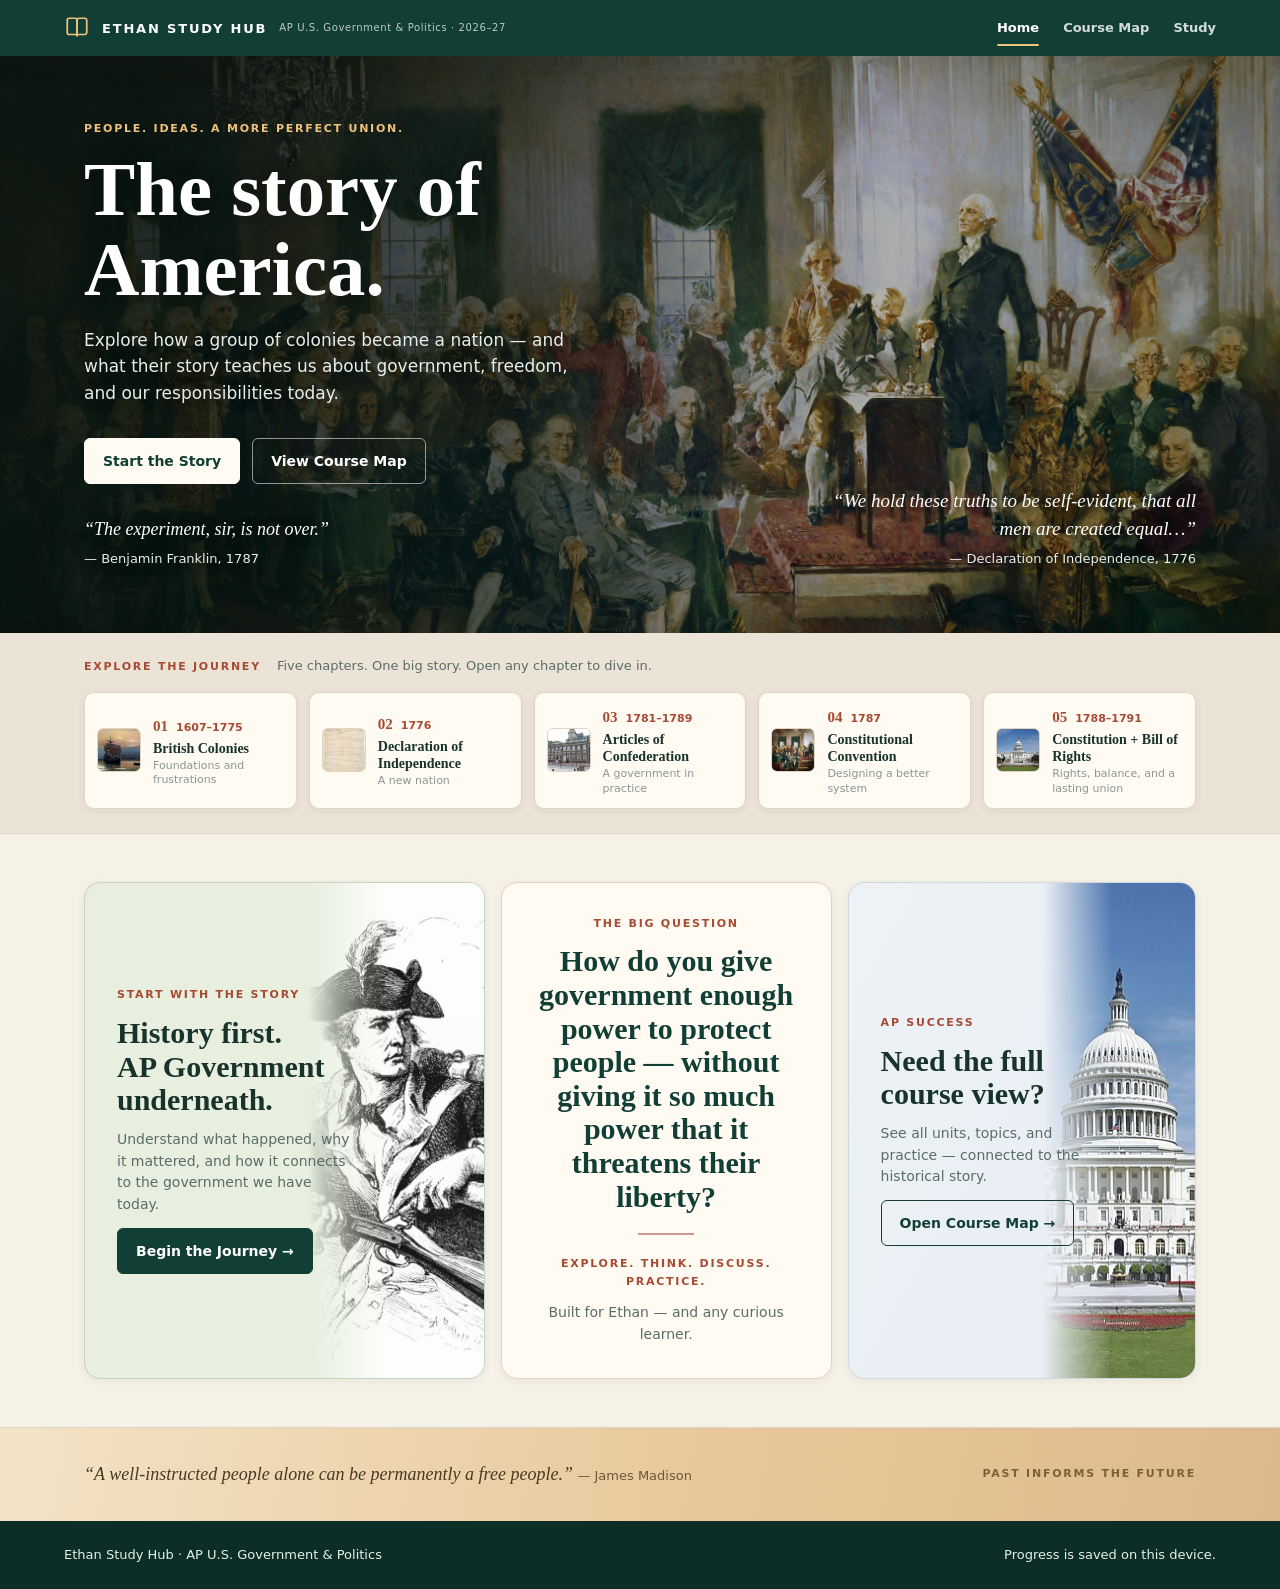
==== index.html @ cfa380e5 "Rebuild site structure around a single master page The site had no layout owner: nine "pages" lived " ====
<!doctype html>
<html lang="en">
<head>
  <meta charset="utf-8">
  <meta name="viewport" content="width=device-width,initial-scale=1">
  <meta name="description" content="Ethan Study Hub — an interactive walk through the American founding, with AP U.S. Government underneath.">
  <link rel="icon" href="assets/favicon.svg" type="image/svg+xml">
  <title>Ethan Study Hub · AP U.S. Government</title>

  <!-- Order matters: tokens define the variables everything else consumes. -->
  <link rel="stylesheet" href="styles/tokens.css?v=2">
  <link rel="stylesheet" href="styles/base.css?v=2">
  <link rel="stylesheet" href="layout/layout.css?v=2">

  <!-- Page stylesheets. Each is scoped to its own .page--NAME root. -->
  <link rel="stylesheet" href="pages/home.css?v=2">
  <link rel="stylesheet" href="pages/course-map.css?v=2">
  <link rel="stylesheet" href="pages/study.css?v=2">
  <link rel="stylesheet" href="pages/practice.css?v=2">
</head>
<body>
  <a class="visually-hidden" href="#app-main">Skip to content</a>

  <header id="app-header"></header>
  <main id="app-main"></main>
  <footer id="app-footer"></footer>

  <!-- Classic script: runs before deferred modules, so the global is ready. -->
  <script src="content/contentData.js?v=2"></script>

  <!-- No ?v= on module specifiers: router.js imports './layout.js' bare, and a
       differing query string would load a second, separate module instance. -->
  <script type="module">
    import { renderLayout } from './layout/layout.js';
    import { startRouter } from './layout/router.js';

    renderLayout();   // once, and only once
    startRouter();
  </script>
</body>
</html>
---- styles/tokens.css ----
/* ---------------------------------------------------------------------------
   tokens.css — the single source of truth for the visual system.
   Every colour, size and spacing value in the site resolves back to here.
   Nothing in this file may select an element. Custom properties only.
   --------------------------------------------------------------------------- */

:root {
  /* --- Colour: surfaces ------------------------------------------------- */
  --c-forest:        #123f35;  /* header, dark panels */
  --c-forest-deep:   #0d2e27;  /* hover on forest, footer */
  --c-forest-soft:   #1b5b4b;  /* gradient partner for forest */
  --c-parchment:     #f6f1e7;  /* page background */
  --c-parchment-dim: #ebe4d6;  /* recessed bands, strips */
  --c-paper:         #fffaf2;  /* cards sitting on parchment */
  --c-sage:          #e8efdf;  /* callout / highlight panels */

  /* --- Colour: ink ------------------------------------------------------ */
  --c-ink:           #17332b;  /* body text on light */
  --c-ink-soft:      #5a6d68;  /* secondary text on light */
  --c-ink-faint:     #8b9793;  /* captions, metadata */
  --c-on-dark:       #ffffff;
  --c-on-dark-soft:  #e5efea;

  /* --- Colour: accents -------------------------------------------------- */
  --c-brick:         #a64b33;  /* eyebrows, numerals, links */
  --c-brick-deep:    #8a3d29;  /* brick hover */
  --c-gold:          #efc27c;  /* highlights on dark */

  /* --- Colour: lines & shadow ------------------------------------------- */
  --c-line:          #ded5c7;
  --c-line-soft:     rgba(23, 56, 46, 0.10);
  --c-line-on-dark:  rgba(255, 255, 255, 0.18);
  --shadow-sm:       0 2px 8px rgba(18, 32, 29, 0.06);
  --shadow-md:       0 8px 24px rgba(18, 32, 29, 0.10);
  --shadow-lg:       0 18px 48px rgba(18, 32, 29, 0.16);

  /* --- Type ------------------------------------------------------------- */
  --font-display: Georgia, "Times New Roman", serif;
  --font-ui:      "Segoe UI", system-ui, -apple-system, sans-serif;

  --t-hero:    clamp(44px, 6vw, 82px);
  --t-h1:      clamp(36px, 4.4vw, 56px);
  --t-h2:      clamp(26px, 2.6vw, 36px);
  --t-h3:      21px;
  --t-body:    16px;
  --t-small:   13px;
  --t-eyebrow: 11px;

  --lh-tight: 1.05;
  --lh-snug:  1.25;
  --lh-body:  1.6;

  --tracking-eyebrow: 0.16em;

  /* --- Space (4px base) -------------------------------------------------- */
  --s-1:  4px;
  --s-2:  8px;
  --s-3:  12px;
  --s-4:  16px;
  --s-5:  24px;
  --s-6:  32px;
  --s-7:  48px;
  --s-8:  64px;
  --s-9:  96px;

  /* --- Shape ------------------------------------------------------------- */
  --r-sm: 6px;
  --r-md: 10px;
  --r-lg: 16px;
  --r-pill: 999px;

  /* --- Layout ------------------------------------------------------------ */
  --measure:    1240px;  /* max content width */
  --measure-text: 68ch;  /* max width for running prose */
  --gutter:     max(5vw, 20px);
  --header-h:   56px;

  /* --- Motion ------------------------------------------------------------ */
  --ease: cubic-bezier(0.4, 0, 0.2, 1);
  --dur:  180ms;
}

@media (prefers-reduced-motion: reduce) {
  :root { --dur: 0ms; }
}
---- styles/base.css ----
/* ---------------------------------------------------------------------------
   base.css — reset plus the small set of primitives shared by every page.
   Page stylesheets compose these. They never redefine them.
   --------------------------------------------------------------------------- */

*, *::before, *::after { box-sizing: border-box; }

html { -webkit-text-size-adjust: 100%; }

body {
  margin: 0;
  min-height: 100%;
  background: var(--c-parchment);
  color: var(--c-ink);
  font: var(--t-body)/var(--lh-body) var(--font-ui);
  overflow-x: hidden;
}

h1, h2, h3, h4 {
  font-family: var(--font-display);
  font-weight: 700;
  line-height: var(--lh-snug);
  margin: 0;
}
h1 { font-size: var(--t-h1); line-height: var(--lh-tight); }
h2 { font-size: var(--t-h2); }
h3 { font-size: var(--t-h3); }

p  { margin: 0; }
ul, ol { margin: 0; padding: 0; }

img { max-width: 100%; display: block; }

a { color: var(--c-brick); text-decoration: none; }
a:hover { color: var(--c-brick-deep); }

button { font: inherit; cursor: pointer; }

:focus-visible {
  outline: 2px solid var(--c-brick);
  outline-offset: 3px;
  border-radius: var(--r-sm);
}

/* --- Primitives ---------------------------------------------------------- */

.eyebrow {
  font-family: var(--font-ui);
  font-size: var(--t-eyebrow);
  font-weight: 800;
  letter-spacing: var(--tracking-eyebrow);
  text-transform: uppercase;
  color: var(--c-brick);
  margin: 0;
}
.eyebrow--on-dark { color: var(--c-gold); }

.btn {
  display: inline-flex;
  align-items: center;
  gap: var(--s-2);
  border: 1px solid transparent;
  border-radius: var(--r-sm);
  padding: 11px 18px;
  font-family: var(--font-ui);
  font-size: 14px;
  font-weight: 700;
  text-decoration: none;
  transition: background var(--dur) var(--ease),
              border-color var(--dur) var(--ease),
              transform var(--dur) var(--ease);
}
.btn:hover { transform: translateY(-1px); }

.btn--primary {
  background: var(--c-forest);
  border-color: var(--c-forest);
  color: var(--c-on-dark);
}
.btn--primary:hover { background: var(--c-forest-deep); color: var(--c-on-dark); }

.btn--ghost {
  background: transparent;
  border-color: var(--c-forest);
  color: var(--c-forest);
}
.btn--ghost:hover { background: var(--c-forest); color: var(--c-on-dark); }

.btn--on-dark {
  background: var(--c-paper);
  border-color: var(--c-paper);
  color: var(--c-forest);
}
.btn--on-dark:hover { background: #fff; color: var(--c-forest); }

.btn--outline-light {
  background: transparent;
  border-color: rgba(255, 255, 255, 0.55);
  color: var(--c-on-dark);
}
.btn--outline-light:hover {
  background: rgba(255, 255, 255, 0.12);
  border-color: #fff;
  color: var(--c-on-dark);
}

.card {
  background: var(--c-paper);
  border: 1px solid var(--c-line);
  border-radius: var(--r-md);
  box-shadow: var(--shadow-sm);
}

.prose {
  max-width: var(--measure-text);
  color: var(--c-ink-soft);
  line-height: var(--lh-body);
}
.prose > * + * { margin-top: var(--s-4); }

.shell {
  max-width: var(--measure);
  margin-inline: auto;
  padding-inline: var(--gutter);
}

.visually-hidden {
  position: absolute;
  width: 1px; height: 1px;
  margin: -1px; padding: 0;
  overflow: hidden;
  clip-path: inset(50%);
  white-space: nowrap;
}
---- layout/layout.css ----
/* ---------------------------------------------------------------------------
   layout.css — the master page chrome: header, nav, footer, main.
   INVARIANT: this is the ONLY stylesheet permitted to select
   `header`, `footer`, `body` or `#app-main`. Page stylesheets must not.
   The header is rendered once at boot and is identical on every route.
   --------------------------------------------------------------------------- */

#app-header {
  position: sticky;
  top: 0;
  z-index: 50;
  display: flex;
  align-items: center;
  justify-content: space-between;
  gap: var(--s-5);
  min-height: var(--header-h);
  padding: var(--s-2) var(--gutter);
  background: var(--c-forest);
  color: var(--c-on-dark);
  box-shadow: var(--shadow-md);
}

/* --- Brand --------------------------------------------------------------- */

.brand {
  display: flex;
  align-items: center;
  gap: var(--s-3);
  color: var(--c-on-dark);
  text-decoration: none;
}
.brand:hover { color: var(--c-on-dark); }

.brand__mark {
  flex: none;
  width: 26px;
  height: 26px;
  color: var(--c-gold);
}

.brand__name {
  font-family: var(--font-ui);
  font-size: 13px;
  font-weight: 800;
  letter-spacing: 0.14em;
  text-transform: uppercase;
  white-space: nowrap;
}

.brand__sub {
  font-size: 10px;
  letter-spacing: 0.06em;
  opacity: 0.72;
  white-space: nowrap;
}

/* --- Nav ----------------------------------------------------------------- */

#app-nav {
  display: flex;
  align-items: center;
  gap: var(--s-5);
}

.nav__link {
  position: relative;
  padding: var(--s-2) 0;
  font-family: var(--font-ui);
  font-size: 13px;
  font-weight: 600;
  color: var(--c-on-dark);
  text-decoration: none;
  opacity: 0.82;
  white-space: nowrap;
  transition: opacity var(--dur) var(--ease);
}
.nav__link:hover { opacity: 1; color: var(--c-on-dark); }

/* Active state is expressed ONLY by aria-current. Nothing else changes. */
.nav__link[aria-current="page"] { opacity: 1; }
.nav__link[aria-current="page"]::after {
  content: "";
  position: absolute;
  left: 0;
  right: 0;
  bottom: 0;
  height: 2px;
  background: var(--c-gold);
  border-radius: var(--r-pill);
}

/* --- Main ---------------------------------------------------------------- */

#app-main { display: block; }

/* --- Footer -------------------------------------------------------------- */

#app-footer {
  display: flex;
  align-items: center;
  justify-content: space-between;
  gap: var(--s-4);
  flex-wrap: wrap;
  padding: var(--s-5) var(--gutter);
  background: var(--c-forest-deep);
  color: var(--c-on-dark-soft);
  font-size: var(--t-small);
}
#app-footer a { color: var(--c-gold); }

/* --- Small screens -------------------------------------------------------- */

@media (max-width: 720px) {
  #app-header {
    flex-wrap: wrap;
    gap: var(--s-2);
    padding-bottom: 0;
  }
  .brand__sub { display: none; }
  #app-nav {
    width: 100%;
    gap: var(--s-4);
    overflow-x: auto;
    scrollbar-width: none;
  }
  #app-nav::-webkit-scrollbar { display: none; }
}
---- pages/home.css ----
/* ---------------------------------------------------------------------------
   home.css
   INVARIANT: every selector begins with .page--home. Nothing here can reach
   another page, the header or the footer.
   --------------------------------------------------------------------------- */

/* ===== Hero =============================================================== */

.page--home .home-hero {
  position: relative;
  isolation: isolate;
  min-height: clamp(420px, 56vh, 560px);
  display: grid;
  align-items: center;
  overflow: hidden;
}

.page--home .home-hero__bg {
  position: absolute;
  inset: 0;
  width: 100%;
  height: 100%;
  object-fit: cover;
  object-position: center 38%;
  z-index: -2;
}

/* Left-weighted scrim: keeps the copy legible without flattening the art. */
.page--home .home-hero__scrim {
  position: absolute;
  inset: 0;
  z-index: -1;
  background:
    linear-gradient(90deg,
      rgba(8, 20, 16, 0.92) 0%,
      rgba(8, 20, 16, 0.72) 38%,
      rgba(8, 20, 16, 0.28) 70%,
      rgba(8, 20, 16, 0.45) 100%);
}

.page--home .home-hero__inner {
  display: grid;
  grid-template-columns: minmax(0, 1fr) minmax(0, 0.8fr);
  gap: var(--s-7);
  align-items: end;
  width: 100%;
  padding-block: var(--s-8);
  color: var(--c-on-dark);
}

.page--home .home-hero__title {
  font-size: var(--t-hero);
  line-height: var(--lh-tight);
  margin: var(--s-3) 0 var(--s-4);
  text-shadow: 0 3px 24px rgba(0, 0, 0, 0.45);
}

.page--home .home-hero__deck {
  max-width: 46ch;
  font-size: 17px;
  line-height: 1.55;
  color: var(--c-on-dark-soft);
  text-shadow: 0 2px 12px rgba(0, 0, 0, 0.55);
}

.page--home .home-hero__actions {
  display: flex;
  flex-wrap: wrap;
  gap: var(--s-3);
  margin-top: var(--s-6);
}

.page--home .home-hero__quote {
  margin: var(--s-6) 0 0;
  font-family: var(--font-display);
  font-size: 18px;
  font-style: italic;
  line-height: 1.45;
  color: var(--c-on-dark);
  text-shadow: 0 2px 12px rgba(0, 0, 0, 0.6);
}
.page--home .home-hero__quote cite {
  display: block;
  margin-top: var(--s-2);
  font-family: var(--font-ui);
  font-size: var(--t-small);
  font-style: normal;
  color: var(--c-on-dark-soft);
}

.page--home .home-hero__quote--aside {
  margin: 0;
  text-align: right;
  font-size: 19px;
  max-width: 40ch;
  justify-self: end;
}

/* ===== Journey rail ======================================================= */

.page--home .home-journey {
  background: var(--c-parchment-dim);
  border-bottom: 1px solid var(--c-line);
}

/* The lede sits above the rail, not beside it. Beside it, the five cards were
   left ~130px of text width each, which clipped "Declaration of Independence"
   and "Articles of Confederation". Above, each card gets ~225px. */
.page--home .home-journey__inner {
  display: grid;
  gap: var(--s-4);
  padding-block: var(--s-5);
}

.page--home .home-journey__lede {
  display: flex;
  align-items: baseline;
  gap: var(--s-4);
  flex-wrap: wrap;
}
.page--home .home-journey__lede p:last-child {
  font-size: var(--t-small);
  line-height: 1.45;
  color: var(--c-ink-soft);
}

.page--home .home-journey__list {
  display: grid;
  grid-template-columns: repeat(5, minmax(0, 1fr));
  gap: var(--s-3);
  list-style: none;
}

.page--home .home-journey__item { min-width: 0; }

.page--home .home-journey__card {
  display: grid;
  grid-template-columns: 44px minmax(0, 1fr);
  column-gap: var(--s-3);
  row-gap: 2px;
  align-content: center;
  overflow-wrap: anywhere;
  height: 100%;
  padding: var(--s-3);
  background: var(--c-paper);
  border: 1px solid var(--c-line);
  border-radius: var(--r-md);
  color: var(--c-ink);
  box-shadow: var(--shadow-sm);
  transition: border-color var(--dur) var(--ease),
              box-shadow var(--dur) var(--ease),
              transform var(--dur) var(--ease);
}
.page--home .home-journey__card:hover {
  color: var(--c-ink);
  border-color: var(--c-forest);
  box-shadow: var(--shadow-md);
  transform: translateY(-2px);
}

.page--home .home-journey__thumb {
  grid-column: 1;
  grid-row: 1 / span 3;
  align-self: center;
  width: 44px;
  height: 44px;
  object-fit: cover;
  border-radius: var(--r-sm);
  border: 1px solid var(--c-line);
}

.page--home .home-journey__meta {
  grid-column: 2;
  display: flex;
  align-items: baseline;
  gap: var(--s-2);
}
.page--home .home-journey__n {
  font-family: var(--font-display);
  font-weight: 700;
  font-size: 15px;
  color: var(--c-brick);
}
.page--home .home-journey__years {
  font-size: 11px;
  font-weight: 700;
  color: var(--c-brick);
  white-space: nowrap;
}

.page--home .home-journey__title {
  grid-column: 2;
  min-width: 0;
  font-family: var(--font-display);
  font-size: 14px;
  line-height: 1.22;
}

.page--home .home-journey__tagline {
  grid-column: 2;
  font-size: 11px;
  color: var(--c-ink-faint);
  line-height: 1.3;
}

/* ===== Three cards ======================================================== */

.page--home .home-cards {
  display: grid;
  grid-template-columns: 1.15fr 0.95fr 1fr;
  gap: var(--s-4);
  padding-block: var(--s-7);
  align-items: stretch;
}

.page--home .home-card {
  position: relative;
  overflow: hidden;
  display: flex;
  flex-direction: column;
  justify-content: center;
  gap: var(--s-3);
  min-height: 300px;
  padding: var(--s-6);
  border: 1px solid var(--c-line);
  border-radius: var(--r-lg);
  box-shadow: var(--shadow-sm);
}

.page--home .home-card h2 {
  font-size: 30px;
  line-height: 1.12;
}

.page--home .home-card__text {
  max-width: 34ch;
  font-size: 14px;
  line-height: 1.55;
  color: var(--c-ink-soft);
}

.page--home .home-card__body {
  position: relative;
  z-index: 1;
  display: flex;
  flex-direction: column;
  align-items: flex-start;
  gap: var(--s-3);
  max-width: 100%;
}

/* Art sits behind the copy, bled to the right edge of the card. */
.page--home .home-card__art {
  position: absolute;
  right: 0;
  bottom: 0;
  height: 100%;
  width: auto;
  max-width: 44%;
  object-fit: cover;
  object-position: center;
  opacity: 0.9;
  pointer-events: none;
  /* The mask must clear the copy: the body occupies the left 54%, so the art
     stays fully transparent across its own first 45%. */
  -webkit-mask-image: linear-gradient(90deg, transparent, #000 45%);
          mask-image: linear-gradient(90deg, transparent, #000 45%);
}

/* Cards carrying art reserve room for it with padding rather than a
   percentage max-width on the copy: the two cards are different widths, so a
   single percentage cleared one and clipped the other. The art is 44% wide
   and its mask hides the left 45% of that, leaving ~24% visible at the right;
   32% of padding clears it on any card width. */
.page--home .home-card--story,
.page--home .home-card--course {
  padding-right: 32%;
}

.page--home .home-card--story {
  background: var(--c-sage);
  border-color: #c6d3bd;
}

.page--home .home-card--course {
  background: linear-gradient(120deg, #eef2f6, #e6edf3);
  border-color: #cdd8e0;
}

.page--home .home-card--question {
  align-items: center;
  text-align: center;
  background: var(--c-paper);
}
.page--home .home-card__question {
  font-size: 26px;
  line-height: 1.25;
  color: var(--c-forest);
  max-width: 24ch;
}
.page--home .home-card__rule {
  width: 56px;
  height: 2px;
  border: 0;
  margin: var(--s-2) 0;
  background: var(--c-brick);
  opacity: 0.55;
}
.page--home .home-card--question .home-card__text { text-align: center; }

/* ===== Closing band ======================================================= */

.page--home .home-closing {
  background: linear-gradient(100deg, #f3e3c6, #e8c89a 55%, #dcb98c);
  border-top: 1px solid var(--c-line);
}

.page--home .home-closing__inner {
  display: flex;
  align-items: center;
  justify-content: space-between;
  gap: var(--s-6);
  flex-wrap: wrap;
  padding-block: var(--s-6);
}

.page--home .home-closing__quote {
  margin: 0;
  font-family: var(--font-display);
  font-size: 18px;
  font-style: italic;
  color: #4a3a22;
}
.page--home .home-closing__quote cite {
  font-family: var(--font-ui);
  font-size: var(--t-small);
  font-style: normal;
  color: #6b5735;
}

.page--home .home-closing__tag {
  font-size: var(--t-eyebrow);
  font-weight: 800;
  letter-spacing: var(--tracking-eyebrow);
  text-transform: uppercase;
  color: #7a6238;
}

/* ===== Responsive ========================================================= */

@media (max-width: 1080px) {
  .page--home .home-cards { grid-template-columns: 1fr 1fr; }
  .page--home .home-card--question { grid-column: 1 / -1; order: -1; min-height: 0; }
  .page--home .home-journey__list { grid-template-columns: repeat(3, minmax(0, 1fr)); }
  .page--home .home-journey__inner { grid-template-columns: 1fr; }
}

@media (max-width: 860px) {
  .page--home .home-hero__inner { grid-template-columns: 1fr; }
  .page--home .home-hero__quote--aside { display: none; }
}

@media (max-width: 640px) {
  .page--home .home-cards { grid-template-columns: 1fr; }
  .page--home .home-journey__list { grid-template-columns: 1fr; }
  .page--home .home-card__body { max-width: 100%; }
  .page--home .home-card__art { opacity: 0.25; max-width: 70%; }
  .page--home .home-closing__inner { justify-content: flex-start; }
}
---- pages/course-map.css ----
/* ---------------------------------------------------------------------------
   course-map.css
   INVARIANT: every selector begins with .page--course-map.
   No body scroll locking: the explorer is a normal scrolling document.
   --------------------------------------------------------------------------- */

/* ===== Hero =============================================================== */

.page--course-map .cm-hero {
  background: linear-gradient(115deg, var(--c-forest), var(--c-forest-soft));
  color: var(--c-on-dark);
}

/* Grid, not wrapping flex: as flex the note dropped to its own line and left
   a large gap under the title whenever the two were within ~20px of fitting. */
.page--course-map .cm-hero__inner {
  display: grid;
  grid-template-columns: minmax(0, 1fr) minmax(0, 22rem);
  align-items: end;
  gap: var(--s-7);
  padding-block: var(--s-7);
}

.page--course-map .cm-hero__title {
  margin-top: var(--s-3);
  line-height: var(--lh-tight);
}

.page--course-map .cm-hero__note {
  max-width: 42ch;
  font-family: var(--font-display);
  font-style: italic;
  font-size: 16px;
  line-height: 1.5;
  color: var(--c-on-dark-soft);
}

/* ===== Explorer shell ===================================================== */

.page--course-map .cm-explorer {
  display: grid;
  grid-template-columns: 300px minmax(0, 1fr);
  gap: var(--s-5);
  align-items: start;
  padding-block: var(--s-7);
}

/* ===== Left rail ========================================================== */

.page--course-map .cm-rail {
  position: sticky;
  top: calc(var(--header-h) + var(--s-4));
  padding: var(--s-5);
  background: var(--c-parchment-dim);
  border: 1px solid var(--c-line);
  border-radius: var(--r-lg);
}

.page--course-map .cm-rail__list {
  list-style: none;
  margin-top: var(--s-4);
  display: grid;
  gap: var(--s-2);
}

.page--course-map .cm-rail__item {
  display: grid;
  grid-template-columns: 34px minmax(0, 1fr) 14px;
  gap: var(--s-3);
  align-items: center;
  padding: var(--s-3);
  border: 1px solid transparent;
  border-radius: var(--r-md);
  color: var(--c-ink);
  transition: background var(--dur) var(--ease),
              border-color var(--dur) var(--ease);
}
.page--course-map .cm-rail__item:hover {
  background: var(--c-paper);
  border-color: var(--c-line);
  color: var(--c-ink);
}
.page--course-map .cm-rail__item[aria-current="true"] {
  background: var(--c-paper);
  border-color: var(--c-forest);
  box-shadow: var(--shadow-sm);
}

.page--course-map .cm-rail__n {
  font-family: var(--font-display);
  font-size: 22px;
  font-weight: 700;
  color: var(--c-brick);
}

.page--course-map .cm-rail__text { min-width: 0; display: block; }

.page--course-map .cm-rail__weight {
  display: block;
  font-size: 9px;
  font-weight: 800;
  letter-spacing: 0.12em;
  text-transform: uppercase;
  color: var(--c-brick);
}

.page--course-map .cm-rail__short {
  display: block;
  font-family: var(--font-display);
  font-size: 18px;
  line-height: 1.15;
  margin-top: 2px;
}

.page--course-map .cm-rail__title {
  display: block;
  font-size: 11px;
  line-height: 1.35;
  color: var(--c-ink-faint);
}

.page--course-map .cm-rail__chev {
  font-size: 18px;
  color: var(--c-ink-faint);
}

/* ===== Right panel ======================================================== */

.page--course-map .cm-panel {
  min-width: 0;
  background: var(--c-paper);
  border: 1px solid var(--c-line);
  border-radius: var(--r-lg);
  overflow: hidden;
  box-shadow: var(--shadow-sm);
}

.page--course-map .cm-panel__head {
  padding: var(--s-6);
  background: var(--c-forest);
  color: var(--c-on-dark);
}

.page--course-map .cm-panel__kicker {
  font-size: var(--t-eyebrow);
  font-weight: 800;
  letter-spacing: var(--tracking-eyebrow);
  text-transform: uppercase;
  color: var(--c-gold);
}

.page--course-map .cm-panel__title {
  margin-top: var(--s-2);
  font-size: var(--t-h2);
  line-height: var(--lh-snug);
}

.page--course-map .cm-panel__why {
  margin-top: var(--s-3);
  max-width: 54ch;
  font-family: var(--font-display);
  font-style: italic;
  color: var(--c-on-dark-soft);
}

.page--course-map .cm-panel__body {
  display: grid;
  gap: var(--s-6);
  padding: var(--s-6);
}

/* --- What it is about ----------------------------------------------------- */

.page--course-map .cm-about {
  display: grid;
  grid-template-columns: minmax(0, 1.6fr) minmax(0, 1fr);
  gap: var(--s-5);
  padding: var(--s-5);
  background: var(--c-parchment);
  border-radius: var(--r-md);
}

.page--course-map .cm-about__know {
  margin-top: var(--s-3);
  font-family: var(--font-display);
  font-size: 19px;
  line-height: 1.45;
  color: var(--c-ink);
}

.page--course-map .cm-about__aside {
  padding-left: var(--s-5);
  border-left: 3px solid var(--c-brick);
}
.page--course-map .cm-about__aside p:last-child {
  margin-top: var(--s-3);
  font-family: var(--font-display);
  font-style: italic;
  font-size: 15px;
  line-height: 1.5;
  color: var(--c-ink-soft);
}

/* --- The idea chain ------------------------------------------------------- */

.page--course-map .cm-chain {
  display: flex;
  align-items: center;
  flex-wrap: wrap;
  gap: var(--s-2);
  margin-top: var(--s-3);
  list-style: none;
}

.page--course-map .cm-chain__step {
  padding: 10px var(--s-4);
  background: var(--c-sage);
  border: 1px solid #c6d3bd;
  border-radius: var(--r-sm);
  font-size: var(--t-small);
  font-weight: 700;
  color: var(--c-forest);
}

.page--course-map .cm-chain__arrow {
  color: var(--c-brick);
  font-weight: 700;
}

/* --- Topics + CTA --------------------------------------------------------- */

.page--course-map .cm-next {
  display: grid;
  grid-template-columns: minmax(0, 1.25fr) minmax(0, 1fr);
  gap: var(--s-5);
  align-items: start;
}

.page--course-map .cm-topics {
  list-style: none;
  margin-top: var(--s-3);
  display: grid;
  gap: var(--s-2);
}

.page--course-map .cm-topic {
  display: grid;
  grid-template-columns: 30px minmax(0, 1fr) 18px;
  gap: var(--s-3);
  align-items: center;
  padding: 13px var(--s-4);
  background: var(--c-parchment);
  border: 1px solid var(--c-line);
  border-radius: var(--r-sm);
  color: var(--c-ink);
  transition: border-color var(--dur) var(--ease),
              background var(--dur) var(--ease);
}
.page--course-map .cm-topic:hover {
  background: var(--c-paper);
  border-color: var(--c-forest);
  color: var(--c-ink);
}

.page--course-map .cm-topic__n {
  font-family: var(--font-display);
  font-weight: 700;
  color: var(--c-brick);
}
.page--course-map .cm-topic__label { font-size: 14px; font-weight: 600; }
.page--course-map .cm-topic__chev { color: var(--c-forest); }

.page--course-map .cm-next__cta {
  padding: var(--s-5);
  background: var(--c-sage);
  border: 1px solid #c6d3bd;
  border-radius: var(--r-md);
}
.page--course-map .cm-next__text {
  margin: var(--s-3) 0 var(--s-4);
  font-size: var(--t-small);
  line-height: 1.55;
  color: var(--c-ink-soft);
}
.page--course-map .cm-next__lens {
  margin-top: var(--s-4);
  padding-top: var(--s-4);
  border-top: 1px solid #c6d3bd;
  font-size: 12px;
  line-height: 1.5;
  color: var(--c-ink-soft);
}

/* ===== Responsive ========================================================= */

@media (max-width: 1000px) {
  .page--course-map .cm-hero__inner { grid-template-columns: 1fr; }
  .page--course-map .cm-explorer { grid-template-columns: 1fr; }
  .page--course-map .cm-rail { position: static; }
  .page--course-map .cm-rail__list {
    grid-template-columns: repeat(auto-fit, minmax(190px, 1fr));
    grid-auto-flow: column;
    grid-auto-columns: minmax(190px, 1fr);
    overflow-x: auto;
  }
  .page--course-map .cm-about,
  .page--course-map .cm-next { grid-template-columns: 1fr; }
  .page--course-map .cm-about__aside {
    padding-left: 0;
    padding-top: var(--s-4);
    border-left: 0;
    border-top: 3px solid var(--c-brick);
  }
}

@media (max-width: 620px) {
  .page--course-map .cm-panel__head,
  .page--course-map .cm-panel__body { padding: var(--s-5); }
  .page--course-map .cm-rail__list { grid-auto-flow: row; grid-auto-columns: auto; }
}
---- pages/study.css ----
/* ---------------------------------------------------------------------------
   study.css
   INVARIANT: every selector begins with .page--study.
   Restrained on purpose: this page is ported, not yet redesigned.
   --------------------------------------------------------------------------- */

/* ===== Shared banner ====================================================== */

.page--study .st-banner {
  background: linear-gradient(115deg, var(--c-forest), var(--c-forest-soft));
  color: var(--c-on-dark);
}
.page--study .st-banner__inner { padding-block: var(--s-7); }
.page--study .st-banner h1 { margin-top: var(--s-3); }
.page--study .st-banner__deck {
  max-width: 58ch;
  margin-top: var(--s-4);
  font-family: var(--font-display);
  font-size: 17px;
  line-height: 1.55;
  color: var(--c-on-dark-soft);
}

/* ===== Chapter index ====================================================== */

.page--study .st-index {
  display: grid;
  grid-template-columns: minmax(0, 1fr) 260px;
  gap: var(--s-6);
  align-items: start;
  padding-block: var(--s-7);
}

.page--study .st-rows { list-style: none; display: grid; gap: var(--s-3); }

.page--study .st-row {
  display: grid;
  grid-template-columns: 84px minmax(0, 1fr) 24px;
  gap: var(--s-4);
  align-items: center;
  padding: var(--s-4);
  background: var(--c-paper);
  border: 1px solid var(--c-line);
  border-radius: var(--r-md);
  color: var(--c-ink);
  box-shadow: var(--shadow-sm);
  transition: border-color var(--dur) var(--ease),
              box-shadow var(--dur) var(--ease),
              transform var(--dur) var(--ease);
}
.page--study .st-row:hover {
  color: var(--c-ink);
  border-color: var(--c-forest);
  box-shadow: var(--shadow-md);
  transform: translateY(-2px);
}

.page--study .st-row__thumb {
  width: 84px;
  height: 64px;
  object-fit: cover;
  border-radius: var(--r-sm);
  border: 1px solid var(--c-line);
}

.page--study .st-row__text { min-width: 0; display: block; }

.page--study .st-row__meta {
  display: block;
  font-size: 10px;
  font-weight: 800;
  letter-spacing: 0.12em;
  text-transform: uppercase;
  color: var(--c-brick);
}

.page--study .st-row__title {
  display: block;
  margin-top: 3px;
  font-family: var(--font-display);
  font-size: 20px;
  line-height: 1.2;
}

.page--study .st-row__summary {
  display: block;
  margin-top: var(--s-2);
  font-size: var(--t-small);
  line-height: 1.5;
  color: var(--c-ink-soft);
}

.page--study .st-row__chev { color: var(--c-forest); font-weight: 700; }

.page--study .st-aside {
  display: grid;
  gap: var(--s-3);
  justify-items: start;
  padding: var(--s-5);
  background: var(--c-parchment-dim);
  border: 1px solid var(--c-line);
  border-radius: var(--r-md);
}

/* ===== Chapter hero ======================================================= */

.page--study .st-chapter-hero {
  position: relative;
  isolation: isolate;
  overflow: hidden;
  display: grid;
  align-items: end;
  min-height: 320px;
  color: var(--c-on-dark);
}
.page--study .st-chapter-hero__bg {
  position: absolute;
  inset: 0;
  width: 100%;
  height: 100%;
  object-fit: cover;
  object-position: center 35%;
  z-index: -2;
}
.page--study .st-chapter-hero__scrim {
  position: absolute;
  inset: 0;
  z-index: -1;
  background: linear-gradient(90deg,
    rgba(8, 20, 16, 0.93) 0%,
    rgba(8, 20, 16, 0.70) 45%,
    rgba(8, 20, 16, 0.35) 100%);
}
.page--study .st-chapter-hero__inner { padding-block: var(--s-7); }
.page--study .st-chapter-hero h1 { margin-top: var(--s-3); }
.page--study .st-chapter-hero__tagline {
  margin-top: var(--s-3);
  font-family: var(--font-display);
  font-style: italic;
  font-size: 18px;
  color: var(--c-on-dark-soft);
}

/* ===== Chapter stepper ==================================================== */

.page--study .st-steps { padding-block: var(--s-4); }
.page--study .st-steps__list {
  display: grid;
  grid-template-columns: repeat(5, minmax(0, 1fr));
  gap: var(--s-2);
  list-style: none;
}
.page--study .st-steps__step {
  display: flex;
  align-items: center;
  gap: var(--s-2);
  padding: 10px var(--s-3);
  background: var(--c-parchment-dim);
  border: 1px solid var(--c-line);
  border-radius: var(--r-sm);
  color: var(--c-ink-soft);
  font-size: 12px;
  line-height: 1.25;
}
.page--study .st-steps__step:hover {
  background: var(--c-paper);
  color: var(--c-ink);
}
.page--study .st-steps__step[aria-current="true"] {
  background: var(--c-forest);
  border-color: var(--c-forest);
  color: var(--c-on-dark);
}
.page--study .st-steps__n {
  font-family: var(--font-display);
  font-weight: 700;
  color: var(--c-brick);
}
.page--study .st-steps__step[aria-current="true"] .st-steps__n { color: var(--c-gold); }

/* ===== Chapter body ======================================================= */

.page--study .st-chapter {
  display: grid;
  grid-template-columns: minmax(0, 1fr) 280px;
  gap: var(--s-6);
  align-items: start;
  padding-block: var(--s-6) var(--s-5);
}

.page--study .st-chapter__summary {
  margin-top: var(--s-3);
  max-width: var(--measure-text);
  font-family: var(--font-display);
  font-size: 20px;
  line-height: 1.6;
  color: var(--c-ink);
}

.page--study .st-question {
  margin-top: var(--s-6);
  padding: var(--s-5);
  background: var(--c-sage);
  border-left: 4px solid var(--c-forest);
  border-radius: var(--r-sm);
}
.page--study .st-question__text {
  margin-top: var(--s-2);
  font-family: var(--font-display);
  font-size: 22px;
  line-height: 1.35;
  color: var(--c-forest);
}

.page--study .st-chapter__side {
  display: grid;
  gap: var(--s-3);
  justify-items: start;
  padding: var(--s-5);
  background: var(--c-parchment-dim);
  border: 1px solid var(--c-line);
  border-radius: var(--r-md);
}
.page--study .st-chapter__side-text {
  font-size: var(--t-small);
  line-height: 1.55;
  color: var(--c-ink-soft);
}

/* ===== Pager ============================================================== */

.page--study .st-pager {
  display: flex;
  justify-content: space-between;
  gap: var(--s-4);
  padding-block: var(--s-5) var(--s-8);
  border-top: 1px solid var(--c-line);
  margin-top: var(--s-5);
}
.page--study .st-pager__link { font-weight: 700; font-size: 14px; }
.page--study .st-pager__link--next { margin-left: auto; }

/* ===== Documents shelf ==================================================== */

.page--study .st-shelves {
  display: grid;
  grid-template-columns: repeat(auto-fit, minmax(320px, 1fr));
  gap: var(--s-4);
  padding-block: var(--s-7);
}

.page--study .st-shelf {
  padding: var(--s-5);
  background: var(--c-paper);
  border: 1px solid var(--c-line);
  border-radius: var(--r-md);
}
.page--study .st-shelf__title { font-size: 22px; }
.page--study .st-shelf__note {
  margin-top: 2px;
  font-size: 12px;
  color: var(--c-ink-faint);
}
.page--study .st-shelf__list { list-style: none; margin-top: var(--s-4); }

.page--study .st-doc {
  display: grid;
  gap: 2px;
  padding: var(--s-3) 0;
  border-top: 1px solid var(--c-line);
}
.page--study .st-doc__name { font-family: var(--font-display); font-size: 15px; }
.page--study .st-doc__note {
  font-size: 12px;
  line-height: 1.45;
  color: var(--c-ink-soft);
}

/* ===== Responsive ========================================================= */

@media (max-width: 920px) {
  .page--study .st-index,
  .page--study .st-chapter { grid-template-columns: 1fr; }
  .page--study .st-steps__list { grid-template-columns: repeat(2, minmax(0, 1fr)); }
}

@media (max-width: 560px) {
  .page--study .st-row { grid-template-columns: 64px minmax(0, 1fr); }
  .page--study .st-row__thumb { width: 64px; height: 56px; }
  .page--study .st-row__chev { display: none; }
  .page--study .st-steps__list { grid-template-columns: 1fr; }
}
---- pages/practice.css ----
/* ---------------------------------------------------------------------------
   practice.css
   INVARIANT: every selector begins with .page--practice.
   --------------------------------------------------------------------------- */

.page--practice .pr-banner {
  background: linear-gradient(115deg, var(--c-forest), var(--c-forest-soft));
  color: var(--c-on-dark);
}
.page--practice .pr-banner__inner { padding-block: var(--s-7); }
.page--practice .pr-banner h1 { margin-top: var(--s-3); }
.page--practice .pr-banner__deck {
  max-width: 56ch;
  margin-top: var(--s-4);
  font-family: var(--font-display);
  font-size: 17px;
  line-height: 1.55;
  color: var(--c-on-dark-soft);
}

.page--practice .pr-body {
  display: grid;
  grid-template-columns: minmax(0, 1fr) 280px;
  gap: var(--s-6);
  align-items: start;
  padding-block: var(--s-7);
}

.page--practice .pr-list { list-style: none; display: grid; gap: var(--s-3); }

.page--practice .pr-card {
  background: var(--c-paper);
  border: 1px solid var(--c-line);
  border-radius: var(--r-md);
  box-shadow: var(--shadow-sm);
  overflow: hidden;
}

.page--practice .pr-card__q {
  display: grid;
  grid-template-columns: 34px minmax(0, 1fr);
  gap: var(--s-3);
  align-items: baseline;
  padding: var(--s-4) var(--s-5);
  cursor: pointer;
  font-family: var(--font-display);
  font-size: 18px;
  line-height: 1.35;
  list-style: none;
}
.page--practice .pr-card__q::-webkit-details-marker { display: none; }
.page--practice .pr-card__q:hover { background: var(--c-parchment); }

.page--practice .pr-card__n {
  font-weight: 700;
  font-size: 15px;
  color: var(--c-brick);
}

.page--practice .pr-card__a {
  padding: 0 var(--s-5) var(--s-5) calc(var(--s-5) + 34px + var(--s-3));
  font-size: 15px;
  line-height: 1.6;
  color: var(--c-ink-soft);
}

.page--practice .pr-card[open] { border-color: var(--c-forest); }

.page--practice .pr-empty { color: var(--c-ink-soft); }

.page--practice .pr-plan {
  display: grid;
  gap: var(--s-3);
  justify-items: start;
  padding: var(--s-5);
  background: var(--c-sage);
  border: 1px solid #c6d3bd;
  border-radius: var(--r-md);
}
.page--practice .pr-plan__steps {
  display: grid;
  gap: var(--s-2);
  padding-left: var(--s-5);
  font-size: var(--t-small);
  line-height: 1.5;
  color: var(--c-ink-soft);
}

@media (max-width: 920px) {
  .page--practice .pr-body { grid-template-columns: 1fr; }
}

@media (max-width: 560px) {
  .page--practice .pr-card__a {
    padding-left: var(--s-5);
  }
}
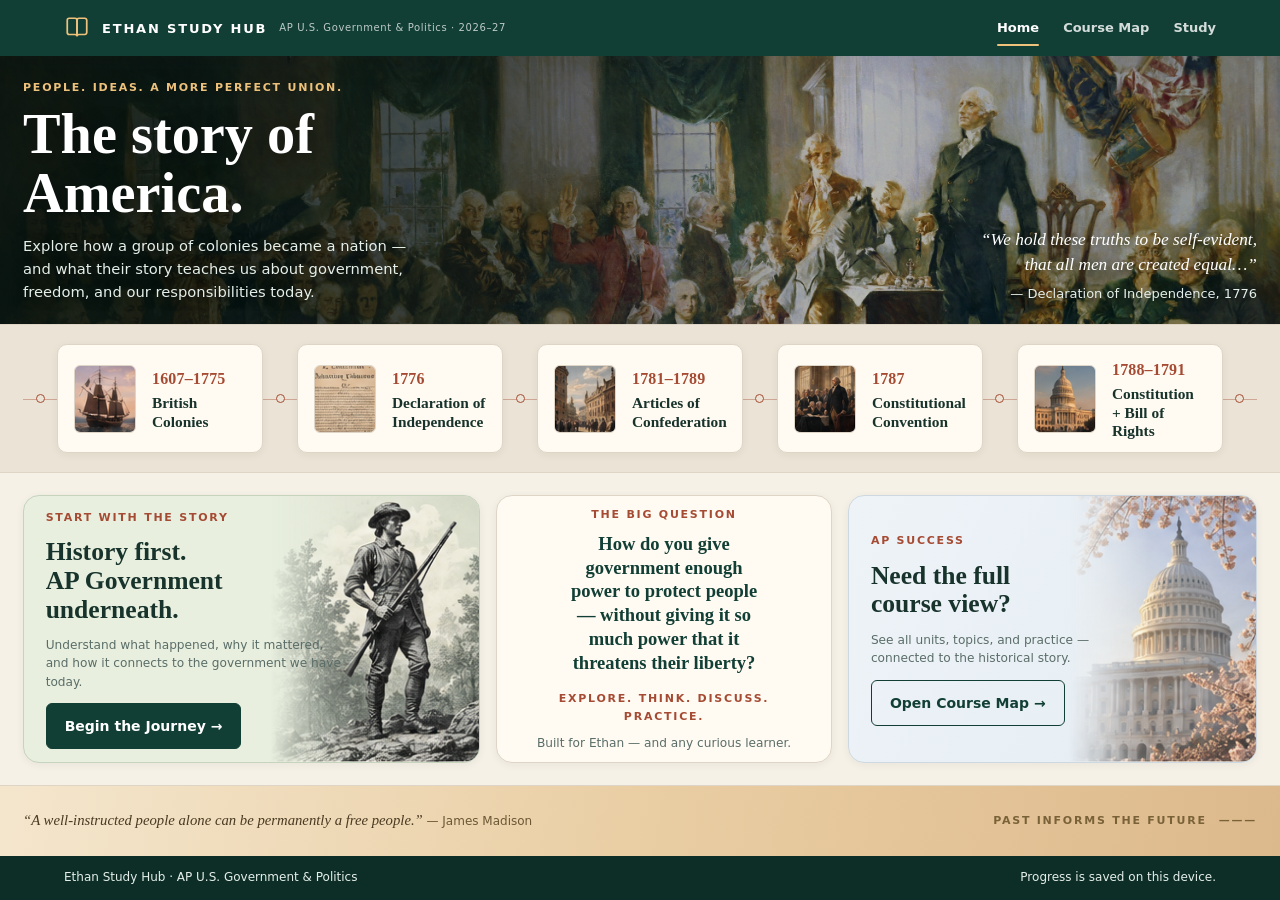
==== commit a8dfa469: "Add the standard chapter template for all five chapters All five founding-story chapters now render " ====
--- a/index.html
+++ b/index.html
@@ -12,10 +12,14 @@
   <link rel="stylesheet" href="styles/base.css?v=2">
   <link rel="stylesheet" href="layout/layout.css?v=2">
 
+  <!-- Shared components. Each owns a .c-NAME class namespace. -->
+  <link rel="stylesheet" href="components/timeline.css?v=2">
+
   <!-- Page stylesheets. Each is scoped to its own .page--NAME root. -->
   <link rel="stylesheet" href="pages/home.css?v=2">
   <link rel="stylesheet" href="pages/course-map.css?v=2">
   <link rel="stylesheet" href="pages/study.css?v=2">
+  <link rel="stylesheet" href="pages/chapter.css?v=2">
   <link rel="stylesheet" href="pages/practice.css?v=2">
 </head>
 <body>
--- a/styles/tokens.css
+++ b/styles/tokens.css
@@ -74,6 +74,7 @@
   --measure-text: 68ch;  /* max width for running prose */
   --gutter:     max(5vw, 20px);
   --header-h:   56px;
+  --footer-h:   44px;   /* fixed so the home page can fill exactly one screen */
 
   /* --- Motion ------------------------------------------------------------ */
   --ease: cubic-bezier(0.4, 0, 0.2, 1);
--- a/layout/layout.css
+++ b/layout/layout.css
@@ -95,16 +95,19 @@
 
 /* --- Footer -------------------------------------------------------------- */
 
+/* Fixed height: the home page sizes itself to 100dvh minus the header and
+   this, so a variable footer would reintroduce a scrollbar. */
 #app-footer {
   display: flex;
   align-items: center;
   justify-content: space-between;
   gap: var(--s-4);
-  flex-wrap: wrap;
-  padding: var(--s-5) var(--gutter);
+  height: var(--footer-h);
+  padding-inline: var(--gutter);
   background: var(--c-forest-deep);
   color: var(--c-on-dark-soft);
-  font-size: var(--t-small);
+  font-size: 12px;
+  overflow: hidden;
 }
 #app-footer a { color: var(--c-gold); }
 
--- a/components/timeline.css
+++ b/components/timeline.css
@@ -0,0 +1,113 @@
+/* ---------------------------------------------------------------------------
+   timeline.css
+   INVARIANT: every selector begins with .c-timeline. A component owns its own
+   class namespace; page stylesheets must not reach into it.
+   --------------------------------------------------------------------------- */
+
+.c-timeline {
+  background: var(--c-parchment-dim);
+  border-block: 1px solid var(--c-line);
+}
+
+.c-timeline__list {
+  display: flex;
+  align-items: stretch;
+  gap: 0;
+  list-style: none;
+  padding-block: clamp(10px, 2.1vh, 22px);
+}
+
+/* Connector: a dot centred on a rule that spans the gap between two cards. */
+.c-timeline__node {
+  flex: 0 1 34px;
+  align-self: center;
+  height: 9px;
+  position: relative;
+}
+.c-timeline__node::before {
+  content: "";
+  position: absolute;
+  inset-inline: 0;
+  top: 50%;
+  height: 1px;
+  background: var(--c-brick);
+  opacity: 0.4;
+}
+.c-timeline__node::after {
+  content: "";
+  position: absolute;
+  left: 50%;
+  top: 50%;
+  width: 9px;
+  height: 9px;
+  margin: -4.5px 0 0 -4.5px;
+  border: 1px solid var(--c-brick);
+  border-radius: 50%;
+  background: var(--c-parchment-dim);
+}
+
+.c-timeline__item { flex: 1 1 0; min-width: 0; }
+
+.c-timeline__card {
+  display: grid;
+  grid-template-columns: 62px minmax(0, 1fr);
+  gap: var(--s-4);
+  align-items: center;
+  height: 100%;
+  padding: var(--s-3) var(--s-4);
+  background: var(--c-paper);
+  border: 1px solid var(--c-line);
+  border-radius: var(--r-md);
+  color: var(--c-ink);
+  box-shadow: var(--shadow-sm);
+  transition: border-color var(--dur) var(--ease),
+              box-shadow var(--dur) var(--ease);
+}
+.c-timeline__card:hover {
+  color: var(--c-ink);
+  border-color: var(--c-forest);
+  box-shadow: var(--shadow-md);
+}
+
+/* The chapter you are reading. */
+.c-timeline__card[aria-current="page"] {
+  border-color: var(--c-forest);
+  border-width: 2px;
+  box-shadow: var(--shadow-md);
+}
+
+.c-timeline__thumb {
+  width: 62px;
+  height: 68px;
+  object-fit: cover;
+  border-radius: var(--r-sm);
+  border: 1px solid var(--c-line);
+}
+
+.c-timeline__text { min-width: 0; display: block; }
+
+.c-timeline__year {
+  display: block;
+  font-family: var(--font-display);
+  font-size: clamp(15px, 1.25vw, 19px);
+  font-weight: 600;
+  letter-spacing: 0.01em;
+  color: var(--c-brick);
+  white-space: nowrap;
+}
+
+.c-timeline__title {
+  display: block;
+  margin-top: 3px;
+  font-family: var(--font-display);
+  font-size: clamp(14px, 1.2vw, 18px);
+  font-weight: 600;
+  line-height: 1.2;
+  color: var(--c-ink);
+}
+
+@media (max-width: 1000px) {
+  .c-timeline__list { flex-wrap: wrap; gap: var(--s-2); }
+  .c-timeline__node { display: none; }
+  .c-timeline__item { flex: 1 1 210px; }
+}
--- a/pages/home.css
+++ b/pages/home.css
@@ -2,14 +2,37 @@
    home.css
    INVARIANT: every selector begins with .page--home. Nothing here can reach
    another page, the header or the footer.
+
+   The page fills exactly one viewport with no scrollbar. Four bands: hero and
+   cards flex, timeline and closing band are fixed. Below 820px tall or 1000px
+   wide the page reverts to normal document flow and scrolls, because crushing
+   the content to fit a short window would make it unreadable.
    --------------------------------------------------------------------------- */
+
+.page--home {
+  height: calc(100dvh - var(--header-h) - var(--footer-h));
+  display: grid;
+  grid-template-rows:
+    minmax(0, 0.86fr)   /* hero — yields space to the timeline */
+    auto                /* timeline — the study focus, sized by content */
+    minmax(0, 1fr)      /* cards */
+    auto;               /* closing */
+  overflow: hidden;
+}
+
+/* The model runs nearly edge to edge. Scoped to home so other pages keep the
+   narrower reading measure. */
+.page--home .shell {
+  max-width: 1720px;
+  padding-inline: max(1.8vw, 16px);
+}
 
 /* ===== Hero =============================================================== */
 
 .page--home .home-hero {
   position: relative;
   isolation: isolate;
-  min-height: clamp(420px, 56vh, 560px);
+  min-height: 0;
   display: grid;
   align-items: center;
   overflow: hidden;
@@ -21,7 +44,7 @@
   width: 100%;
   height: 100%;
   object-fit: cover;
-  object-position: center 38%;
+  object-position: center 36%;
   z-index: -2;
 }
 
@@ -32,48 +55,43 @@
   z-index: -1;
   background:
     linear-gradient(90deg,
-      rgba(8, 20, 16, 0.92) 0%,
-      rgba(8, 20, 16, 0.72) 38%,
-      rgba(8, 20, 16, 0.28) 70%,
-      rgba(8, 20, 16, 0.45) 100%);
+      rgba(8, 20, 16, 0.93) 0%,
+      rgba(8, 20, 16, 0.74) 34%,
+      rgba(8, 20, 16, 0.26) 66%,
+      rgba(8, 20, 16, 0.44) 100%);
 }
 
 .page--home .home-hero__inner {
   display: grid;
-  grid-template-columns: minmax(0, 1fr) minmax(0, 0.8fr);
-  gap: var(--s-7);
+  grid-template-columns: minmax(0, 1fr) minmax(0, 0.72fr);
+  gap: var(--s-6);
   align-items: end;
   width: 100%;
-  padding-block: var(--s-8);
+  padding-block: clamp(var(--s-4), 2.6vh, var(--s-6));
   color: var(--c-on-dark);
 }
 
+.page--home .home-hero__copy { text-align: left; }
+
 .page--home .home-hero__title {
-  font-size: var(--t-hero);
+  font-size: clamp(30px, min(4.4vw, 7.4vh), 68px);
   line-height: var(--lh-tight);
-  margin: var(--s-3) 0 var(--s-4);
+  margin: var(--s-2) 0 var(--s-3);
   text-shadow: 0 3px 24px rgba(0, 0, 0, 0.45);
 }
 
 .page--home .home-hero__deck {
-  max-width: 46ch;
-  font-size: 17px;
+  max-width: 44ch;
+  font-size: clamp(13px, min(1.15vw, 1.95vh), 17px);
   line-height: 1.55;
   color: var(--c-on-dark-soft);
   text-shadow: 0 2px 12px rgba(0, 0, 0, 0.55);
 }
 
-.page--home .home-hero__actions {
-  display: flex;
-  flex-wrap: wrap;
-  gap: var(--s-3);
-  margin-top: var(--s-6);
-}
-
 .page--home .home-hero__quote {
-  margin: var(--s-6) 0 0;
+  margin: var(--s-4) 0 0;
   font-family: var(--font-display);
-  font-size: 18px;
+  font-size: clamp(13px, min(1.1vw, 1.85vh), 17px);
   font-style: italic;
   line-height: 1.45;
   color: var(--c-on-dark);
@@ -91,126 +109,19 @@
 .page--home .home-hero__quote--aside {
   margin: 0;
   text-align: right;
-  font-size: 19px;
-  max-width: 40ch;
+  font-size: clamp(14px, min(1.35vw, 2.2vh), 20px);
+  max-width: 34ch;
   justify-self: end;
-}
-
-/* ===== Journey rail ======================================================= */
-
-.page--home .home-journey {
-  background: var(--c-parchment-dim);
-  border-bottom: 1px solid var(--c-line);
-}
-
-/* The lede sits above the rail, not beside it. Beside it, the five cards were
-   left ~130px of text width each, which clipped "Declaration of Independence"
-   and "Articles of Confederation". Above, each card gets ~225px. */
-.page--home .home-journey__inner {
-  display: grid;
-  gap: var(--s-4);
-  padding-block: var(--s-5);
-}
-
-.page--home .home-journey__lede {
-  display: flex;
-  align-items: baseline;
-  gap: var(--s-4);
-  flex-wrap: wrap;
-}
-.page--home .home-journey__lede p:last-child {
-  font-size: var(--t-small);
-  line-height: 1.45;
-  color: var(--c-ink-soft);
-}
-
-.page--home .home-journey__list {
-  display: grid;
-  grid-template-columns: repeat(5, minmax(0, 1fr));
-  gap: var(--s-3);
-  list-style: none;
-}
-
-.page--home .home-journey__item { min-width: 0; }
-
-.page--home .home-journey__card {
-  display: grid;
-  grid-template-columns: 44px minmax(0, 1fr);
-  column-gap: var(--s-3);
-  row-gap: 2px;
-  align-content: center;
-  overflow-wrap: anywhere;
-  height: 100%;
-  padding: var(--s-3);
-  background: var(--c-paper);
-  border: 1px solid var(--c-line);
-  border-radius: var(--r-md);
-  color: var(--c-ink);
-  box-shadow: var(--shadow-sm);
-  transition: border-color var(--dur) var(--ease),
-              box-shadow var(--dur) var(--ease),
-              transform var(--dur) var(--ease);
-}
-.page--home .home-journey__card:hover {
-  color: var(--c-ink);
-  border-color: var(--c-forest);
-  box-shadow: var(--shadow-md);
-  transform: translateY(-2px);
-}
-
-.page--home .home-journey__thumb {
-  grid-column: 1;
-  grid-row: 1 / span 3;
-  align-self: center;
-  width: 44px;
-  height: 44px;
-  object-fit: cover;
-  border-radius: var(--r-sm);
-  border: 1px solid var(--c-line);
-}
-
-.page--home .home-journey__meta {
-  grid-column: 2;
-  display: flex;
-  align-items: baseline;
-  gap: var(--s-2);
-}
-.page--home .home-journey__n {
-  font-family: var(--font-display);
-  font-weight: 700;
-  font-size: 15px;
-  color: var(--c-brick);
-}
-.page--home .home-journey__years {
-  font-size: 11px;
-  font-weight: 700;
-  color: var(--c-brick);
-  white-space: nowrap;
-}
-
-.page--home .home-journey__title {
-  grid-column: 2;
-  min-width: 0;
-  font-family: var(--font-display);
-  font-size: 14px;
-  line-height: 1.22;
-}
-
-.page--home .home-journey__tagline {
-  grid-column: 2;
-  font-size: 11px;
-  color: var(--c-ink-faint);
-  line-height: 1.3;
 }
 
 /* ===== Three cards ======================================================== */
 
 .page--home .home-cards {
   display: grid;
-  grid-template-columns: 1.15fr 0.95fr 1fr;
+  grid-template-columns: 1.14fr 0.84fr 1.02fr;
   gap: var(--s-4);
-  padding-block: var(--s-7);
-  align-items: stretch;
+  padding-block: clamp(var(--s-4), 2.4vh, var(--s-6));
+  min-height: 0;
 }
 
 .page--home .home-card {
@@ -219,23 +130,22 @@
   display: flex;
   flex-direction: column;
   justify-content: center;
-  gap: var(--s-3);
-  min-height: 300px;
-  padding: var(--s-6);
+  gap: var(--s-2);
+  min-height: 0;
+  padding: clamp(var(--s-4), 2.4vh, var(--s-6));
   border: 1px solid var(--c-line);
   border-radius: var(--r-lg);
   box-shadow: var(--shadow-sm);
 }
 
 .page--home .home-card h2 {
-  font-size: 30px;
+  font-size: clamp(18px, min(2vw, 3.3vh), 32px);
   line-height: 1.12;
 }
 
 .page--home .home-card__text {
-  max-width: 34ch;
-  font-size: 14px;
-  line-height: 1.55;
+  font-size: clamp(11px, min(0.95vw, 1.6vh), 14px);
+  line-height: 1.5;
   color: var(--c-ink-soft);
 }
 
@@ -246,35 +156,29 @@
   flex-direction: column;
   align-items: flex-start;
   gap: var(--s-3);
-  max-width: 100%;
-}
-
-/* Art sits behind the copy, bled to the right edge of the card. */
+}
+
+/* Art is anchored to the card's right edge and fades into the surface. The
+   card reserves room for it with padding-right rather than a max-width on the
+   copy, because the three cards are different widths and one percentage
+   cleared the wide card while clipping the narrow one. */
 .page--home .home-card__art {
   position: absolute;
   right: 0;
   bottom: 0;
   height: 100%;
   width: auto;
-  max-width: 44%;
+  max-width: 46%;
   object-fit: cover;
   object-position: center;
-  opacity: 0.9;
   pointer-events: none;
-  /* The mask must clear the copy: the body occupies the left 54%, so the art
-     stays fully transparent across its own first 45%. */
-  -webkit-mask-image: linear-gradient(90deg, transparent, #000 45%);
-          mask-image: linear-gradient(90deg, transparent, #000 45%);
-}
-
-/* Cards carrying art reserve room for it with padding rather than a
-   percentage max-width on the copy: the two cards are different widths, so a
-   single percentage cleared one and clipped the other. The art is 44% wide
-   and its mask hides the left 45% of that, leaving ~24% visible at the right;
-   32% of padding clears it on any card width. */
+  -webkit-mask-image: linear-gradient(90deg, transparent, #000 42%);
+          mask-image: linear-gradient(90deg, transparent, #000 42%);
+}
+
 .page--home .home-card--story,
 .page--home .home-card--course {
-  padding-right: 32%;
+  padding-right: 30%;
 }
 
 .page--home .home-card--story {
@@ -283,35 +187,36 @@
 }
 
 .page--home .home-card--course {
-  background: linear-gradient(120deg, #eef2f6, #e6edf3);
+  background: linear-gradient(120deg, #eef3f7, #e4edf4);
   border-color: #cdd8e0;
 }
 
 .page--home .home-card--question {
   align-items: center;
+  justify-content: center;
   text-align: center;
+  gap: var(--s-2);
   background: var(--c-paper);
 }
-.page--home .home-card__question {
-  font-size: 26px;
-  line-height: 1.25;
+.page--home .home-card h2.home-card__question {
+  font-size: clamp(15px, min(1.45vw, 2.5vh), 25px);
+  line-height: 1.28;
   color: var(--c-forest);
-  max-width: 24ch;
+  max-width: 22ch;
 }
 .page--home .home-card__rule {
-  width: 56px;
+  width: 52px;
   height: 2px;
   border: 0;
-  margin: var(--s-2) 0;
+  margin: 0;
   background: var(--c-brick);
-  opacity: 0.55;
-}
-.page--home .home-card--question .home-card__text { text-align: center; }
+  opacity: 0.5;
+}
 
 /* ===== Closing band ======================================================= */
 
 .page--home .home-closing {
-  background: linear-gradient(100deg, #f3e3c6, #e8c89a 55%, #dcb98c);
+  background: linear-gradient(100deg, #f4e6cd, #e9cda2 52%, #dcb98c);
   border-top: 1px solid var(--c-line);
 }
 
@@ -319,26 +224,29 @@
   display: flex;
   align-items: center;
   justify-content: space-between;
-  gap: var(--s-6);
-  flex-wrap: wrap;
-  padding-block: var(--s-6);
+  gap: var(--s-5);
+  padding-block: clamp(var(--s-4), 2.6vh, var(--s-6));
 }
 
 .page--home .home-closing__quote {
   margin: 0;
   font-family: var(--font-display);
-  font-size: 18px;
+  font-size: clamp(14px, 1.15vw, 17px);
   font-style: italic;
   color: #4a3a22;
 }
 .page--home .home-closing__quote cite {
   font-family: var(--font-ui);
-  font-size: var(--t-small);
+  font-size: 12px;
   font-style: normal;
   color: #6b5735;
 }
 
 .page--home .home-closing__tag {
+  display: flex;
+  align-items: center;
+  gap: var(--s-3);
+  white-space: nowrap;
   font-size: var(--t-eyebrow);
   font-weight: 800;
   letter-spacing: var(--tracking-eyebrow);
@@ -346,13 +254,51 @@
   color: #7a6238;
 }
 
-/* ===== Responsive ========================================================= */
-
-@media (max-width: 1080px) {
+/* Two tiers of height pressure, both only while the one-screen layout is in
+   play (min-width 1001px).
+
+   Tier 1, under ~1100px: the Franklin pull-quote is the least essential thing
+   in the hero, so it goes first and everything else keeps its full size. The
+   threshold is high because the hero deliberately yields row space to the
+   timeline, which is the page's study focus.
+   Tier 2, under ~820px: the hero also gives up type size and the cards claim
+   a larger share, because their content has a hard floor (eyebrow, heading,
+   two lines of text, a button). */
+
+@media (max-height: 1100px) and (min-width: 1001px) {
+  .page--home .home-hero__copy > .home-hero__quote { display: none; }
+}
+
+@media (max-height: 820px) and (min-width: 1001px) {
+  .page--home {
+    grid-template-rows: minmax(0, 0.78fr) auto minmax(0, 1fr) auto;
+  }
+  .page--home .home-card__body { gap: var(--s-2); }
+  .page--home .home-card { gap: 6px; }
+  .page--home .btn { padding: 8px 14px; font-size: 13px; }
+
+  /* A wider measure drops the deck from three lines to two. */
+  .page--home .home-hero__title { font-size: clamp(28px, min(4.4vw, 5.6vh), 68px); }
+  .page--home .home-hero__deck { max-width: 62ch; }
+  .page--home .home-hero__inner { padding-block: clamp(8px, 1.2vh, 16px); }
+  .page--home .home-hero__quote--aside { font-size: clamp(13px, min(1.25vw, 2vh), 18px); }
+}
+
+/* ===== Fall back to normal flow when one screen is not enough ============= */
+
+@media (max-height: 640px), (max-width: 1000px) {
+  .page--home {
+    height: auto;
+    display: block;
+    overflow: visible;
+  }
+  .page--home .home-hero { min-height: 62vh; }
+  .page--home .home-cards { padding-block: var(--s-6); }
+}
+
+@media (max-width: 1000px) {
   .page--home .home-cards { grid-template-columns: 1fr 1fr; }
-  .page--home .home-card--question { grid-column: 1 / -1; order: -1; min-height: 0; }
-  .page--home .home-journey__list { grid-template-columns: repeat(3, minmax(0, 1fr)); }
-  .page--home .home-journey__inner { grid-template-columns: 1fr; }
+  .page--home .home-card--question { grid-column: 1 / -1; order: -1; }
 }
 
 @media (max-width: 860px) {
@@ -362,8 +308,7 @@
 
 @media (max-width: 640px) {
   .page--home .home-cards { grid-template-columns: 1fr; }
-  .page--home .home-journey__list { grid-template-columns: 1fr; }
-  .page--home .home-card__body { max-width: 100%; }
-  .page--home .home-card__art { opacity: 0.25; max-width: 70%; }
-  .page--home .home-closing__inner { justify-content: flex-start; }
-}
+  .page--home .home-card--story,
+  .page--home .home-card--course { padding-right: 34%; }
+  .page--home .home-closing__inner { flex-wrap: wrap; }
+}
--- a/pages/course-map.css
+++ b/pages/course-map.css
@@ -48,6 +48,10 @@
 /* ===== Left rail ========================================================== */
 
 .page--course-map .cm-rail {
+  /* A grid item defaults to min-width:auto, i.e. its min-content width. The
+     rail's list was 5 x 190px wide, which pushed the track 300px past the
+     viewport at tablet size. */
+  min-width: 0;
   position: sticky;
   top: calc(var(--header-h) + var(--s-4));
   padding: var(--s-5);
@@ -297,11 +301,10 @@
   .page--course-map .cm-hero__inner { grid-template-columns: 1fr; }
   .page--course-map .cm-explorer { grid-template-columns: 1fr; }
   .page--course-map .cm-rail { position: static; }
+  /* Wrap rather than scroll sideways: grid-auto-flow:column forced five
+     190px tracks regardless of available width. */
   .page--course-map .cm-rail__list {
-    grid-template-columns: repeat(auto-fit, minmax(190px, 1fr));
-    grid-auto-flow: column;
-    grid-auto-columns: minmax(190px, 1fr);
-    overflow-x: auto;
+    grid-template-columns: repeat(auto-fit, minmax(180px, 1fr));
   }
   .page--course-map .cm-about,
   .page--course-map .cm-next { grid-template-columns: 1fr; }
@@ -316,5 +319,5 @@
 @media (max-width: 620px) {
   .page--course-map .cm-panel__head,
   .page--course-map .cm-panel__body { padding: var(--s-5); }
-  .page--course-map .cm-rail__list { grid-auto-flow: row; grid-auto-columns: auto; }
-}
+  .page--course-map .cm-rail__list { grid-template-columns: 1fr; }
+}
--- a/pages/chapter.css
+++ b/pages/chapter.css
@@ -0,0 +1,567 @@
+/* ---------------------------------------------------------------------------
+   chapter.css — the standard chapter template.
+   INVARIANT: every selector begins with .page--chapter.
+   --------------------------------------------------------------------------- */
+
+.page--chapter .shell { max-width: 1720px; padding-inline: max(1.8vw, 16px); }
+
+/* ===== Placeholders ======================================================= */
+
+/* Stands in wherever art has not been supplied yet. Deliberately designed, so
+   an unfinished page still looks intentional. */
+.page--chapter .ch-ph {
+  display: grid;
+  place-content: center;
+  gap: var(--s-3);
+  justify-items: center;
+  width: 100%;
+  height: 100%;
+  min-height: 90px;
+  padding: var(--s-4);
+  text-align: center;
+  background:
+    repeating-linear-gradient(
+      135deg,
+      var(--c-parchment-dim) 0 10px,
+      var(--c-paper) 10px 20px);
+  border: 1px dashed var(--c-line);
+  border-radius: var(--r-sm);
+  color: var(--c-ink-faint);
+}
+.page--chapter .ch-ph__mark {
+  width: 26px;
+  height: 26px;
+  border: 2px solid var(--c-brick);
+  border-radius: 50%;
+  opacity: 0.35;
+}
+.page--chapter .ch-ph__label {
+  font-family: var(--font-display);
+  font-size: 13px;
+  line-height: 1.25;
+  color: var(--c-ink-soft);
+}
+
+.page--chapter .ch-img { width: 100%; height: 100%; object-fit: cover; }
+
+/* ===== Hero =============================================================== */
+
+.page--chapter .ch-hero {
+  position: relative;
+  isolation: isolate;
+  overflow: hidden;
+  display: grid;
+  align-items: center;
+  min-height: clamp(300px, 42vh, 430px);
+  color: var(--c-on-dark);
+}
+.page--chapter .ch-hero__bg {
+  position: absolute;
+  inset: 0;
+  width: 100%;
+  height: 100%;
+  object-fit: cover;
+  object-position: center 34%;
+  z-index: -2;
+}
+.page--chapter .ch-hero__scrim {
+  position: absolute;
+  inset: 0;
+  z-index: -1;
+  background: linear-gradient(90deg,
+    rgba(8, 20, 16, 0.94) 0%,
+    rgba(8, 20, 16, 0.76) 36%,
+    rgba(8, 20, 16, 0.30) 68%,
+    rgba(8, 20, 16, 0.46) 100%);
+}
+.page--chapter .ch-hero__inner {
+  display: grid;
+  grid-template-columns: minmax(0, 1fr) minmax(0, 0.7fr);
+  gap: var(--s-6);
+  align-items: end;
+  width: 100%;
+  padding-block: clamp(var(--s-5), 4vh, var(--s-7));
+}
+.page--chapter .ch-hero__sep { margin-inline: var(--s-3); opacity: 0.6; }
+
+.page--chapter .ch-hero__title {
+  margin-top: var(--s-3);
+  font-size: clamp(32px, 3.6vw, 56px);
+  line-height: var(--lh-tight);
+  text-shadow: 0 3px 24px rgba(0, 0, 0, 0.45);
+}
+.page--chapter .ch-hero__deck {
+  margin-top: var(--s-3);
+  font-family: var(--font-display);
+  font-size: clamp(16px, 1.4vw, 21px);
+  color: var(--c-on-dark);
+}
+.page--chapter .ch-hero__intro {
+  max-width: 58ch;
+  margin-top: var(--s-3);
+  font-size: clamp(13px, 1.05vw, 15px);
+  line-height: 1.6;
+  color: var(--c-on-dark-soft);
+}
+.page--chapter .ch-hero__actions {
+  display: flex;
+  flex-wrap: wrap;
+  gap: var(--s-3);
+  margin-top: var(--s-5);
+}
+.page--chapter .ch-hero__quote {
+  margin: 0;
+  justify-self: end;
+  max-width: 34ch;
+  text-align: right;
+  font-family: var(--font-display);
+  font-size: clamp(15px, 1.3vw, 20px);
+  font-style: italic;
+  line-height: 1.45;
+  text-shadow: 0 2px 12px rgba(0, 0, 0, 0.6);
+}
+.page--chapter .ch-hero__quote cite {
+  display: block;
+  margin-top: var(--s-2);
+  font-family: var(--font-ui);
+  font-size: var(--t-small);
+  font-style: normal;
+  color: var(--c-on-dark-soft);
+}
+
+/* ===== Body grid ========================================================== */
+
+.page--chapter .ch-body {
+  display: grid;
+  grid-template-columns: minmax(0, 1.9fr) minmax(0, 1fr);
+  gap: var(--s-5);
+  align-items: start;
+  padding-block: var(--s-6);
+}
+
+.page--chapter .ch-big__head {
+  margin: var(--s-2) 0 var(--s-3);
+  font-size: clamp(28px, 2.6vw, 40px);
+}
+.page--chapter .ch-big__body {
+  max-width: 70ch;
+  font-size: clamp(14px, 1.05vw, 16px);
+  line-height: 1.65;
+  color: var(--c-ink-soft);
+}
+.page--chapter .ch-big__body strong { color: var(--c-ink); font-weight: 700; }
+
+/* ===== Gallery ============================================================ */
+
+.page--chapter .ch-gallery { margin-top: var(--s-5); }
+
+.page--chapter .ch-gallery__stage {
+  position: relative;
+  /* 3:2 in a ~1090px column is 700px tall. A wide ratio with a hard cap keeps
+     the stage in proportion with the rail beside it. */
+  aspect-ratio: 21 / 9;
+  max-height: 420px;
+  border-radius: var(--r-md);
+  overflow: hidden;
+  background: var(--c-parchment-dim);
+  border: 1px solid var(--c-line);
+}
+
+.page--chapter .ch-slide {
+  position: absolute;
+  inset: 0;
+  margin: 0;
+}
+.page--chapter .ch-slide[hidden] { display: none; }
+
+.page--chapter .ch-slide__cap {
+  position: absolute;
+  inset-inline: 0;
+  bottom: 0;
+  padding: var(--s-6) var(--s-5) var(--s-4);
+  background: linear-gradient(transparent, rgba(8, 20, 16, 0.88));
+  color: var(--c-on-dark);
+}
+.page--chapter .ch-slide__cap strong {
+  display: block;
+  font-family: var(--font-display);
+  font-size: clamp(16px, 1.4vw, 20px);
+}
+.page--chapter .ch-slide__cap span {
+  display: block;
+  margin-top: 2px;
+  font-size: var(--t-small);
+  color: var(--c-on-dark-soft);
+}
+
+.page--chapter .ch-gallery__arrow {
+  position: absolute;
+  top: 50%;
+  translate: 0 -50%;
+  display: grid;
+  place-items: center;
+  width: 40px;
+  height: 40px;
+  border: 0;
+  border-radius: 50%;
+  background: rgba(255, 255, 255, 0.92);
+  color: var(--c-forest);
+  font-size: 22px;
+  line-height: 1;
+  box-shadow: var(--shadow-md);
+}
+.page--chapter .ch-gallery__arrow:hover { background: #fff; }
+.page--chapter .ch-gallery__arrow--prev { left: var(--s-4); }
+.page--chapter .ch-gallery__arrow--next { right: var(--s-4); }
+
+.page--chapter .ch-gallery__count {
+  position: absolute;
+  right: var(--s-5);
+  bottom: var(--s-4);
+  font-size: 12px;
+  font-weight: 700;
+  color: var(--c-on-dark);
+}
+
+.page--chapter .ch-gallery__thumbs {
+  display: grid;
+  grid-template-columns: repeat(5, minmax(0, 1fr));
+  gap: var(--s-2);
+  margin-top: var(--s-3);
+  list-style: none;
+}
+.page--chapter .ch-thumb {
+  display: grid;
+  gap: 5px;
+  width: 100%;
+  padding: 4px;
+  border: 2px solid transparent;
+  border-radius: var(--r-sm);
+  background: transparent;
+  text-align: center;
+}
+.page--chapter .ch-thumb:hover { background: var(--c-parchment-dim); }
+.page--chapter .ch-thumb[aria-current="true"] { border-color: var(--c-forest); }
+.page--chapter .ch-thumb__img,
+.page--chapter .ch-thumb .ch-ph {
+  aspect-ratio: 16 / 10;
+  max-height: 76px;
+  min-height: 0;
+  border-radius: 4px;
+}
+.page--chapter .ch-thumb .ch-ph__mark { width: 14px; height: 14px; border-width: 1px; }
+.page--chapter .ch-thumb .ch-ph__label { display: none; }
+.page--chapter .ch-thumb__label {
+  font-size: 11px;
+  line-height: 1.2;
+  color: var(--c-ink-soft);
+}
+
+/* ===== Cards (rail + bottom row) ========================================== */
+
+.page--chapter .ch-rail { display: grid; gap: var(--s-4); }
+
+.page--chapter .ch-card {
+  padding: var(--s-5);
+  background: var(--c-paper);
+  border: 1px solid var(--c-line);
+  border-radius: var(--r-md);
+  box-shadow: var(--shadow-sm);
+}
+.page--chapter .ch-card__head {
+  display: flex;
+  align-items: center;
+  gap: var(--s-2);
+  font-size: 20px;
+}
+.page--chapter .ch-card__icon { font-size: 18px; }
+.page--chapter .ch-card__text {
+  margin-top: var(--s-3);
+  font-size: var(--t-small);
+  line-height: 1.6;
+  color: var(--c-ink-soft);
+}
+
+.page--chapter .ch-takes {
+  display: grid;
+  gap: var(--s-3);
+  margin-top: var(--s-4);
+  list-style: none;
+}
+.page--chapter .ch-take {
+  display: grid;
+  grid-template-columns: 26px minmax(0, 1fr);
+  gap: var(--s-3);
+  align-items: start;
+  font-size: var(--t-small);
+  line-height: 1.5;
+  color: var(--c-ink-soft);
+}
+.page--chapter .ch-take__n {
+  display: grid;
+  place-items: center;
+  width: 26px;
+  height: 26px;
+  border-radius: 50%;
+  background: var(--c-parchment-dim);
+  color: var(--c-brick);
+  font-family: var(--font-display);
+  font-weight: 700;
+  font-size: 13px;
+}
+
+.page--chapter .ch-fact { margin-top: var(--s-3); }
+.page--chapter .ch-fact__text {
+  font-size: var(--t-small);
+  line-height: 1.6;
+  color: var(--c-ink-soft);
+}
+.page--chapter .ch-fact__who {
+  display: flex;
+  align-items: center;
+  gap: var(--s-3);
+  margin: var(--s-4) 0 0;
+  padding-top: var(--s-4);
+  border-top: 1px solid var(--c-line);
+}
+.page--chapter .ch-fact__portrait,
+.page--chapter .ch-fact__medallion {
+  flex: none;
+  width: 56px;
+  height: 56px;
+  border-radius: 50%;
+  object-fit: cover;
+}
+.page--chapter .ch-fact__medallion {
+  display: grid;
+  place-items: center;
+  background: var(--c-forest);
+  color: var(--c-gold);
+  font-family: var(--font-display);
+  font-size: 19px;
+  font-weight: 700;
+  letter-spacing: 0.04em;
+}
+.page--chapter .ch-fact__who figcaption strong {
+  display: block;
+  font-family: var(--font-display);
+  font-size: 15px;
+}
+.page--chapter .ch-fact__who figcaption span {
+  font-size: 12px;
+  color: var(--c-ink-faint);
+}
+
+/* ===== A closer look ====================================================== */
+
+.page--chapter .ch-closer {
+  display: grid;
+  grid-template-columns: minmax(0, 1fr) minmax(0, 1fr) minmax(0, 0.8fr);
+  gap: var(--s-5);
+  align-items: center;
+  padding: var(--s-5);
+  margin-bottom: var(--s-6);
+  background: var(--c-paper);
+  border: 1px solid var(--c-line);
+  border-radius: var(--r-lg);
+  box-shadow: var(--shadow-sm);
+}
+.page--chapter .ch-closer__copy { display: grid; gap: var(--s-3); justify-items: start; }
+.page--chapter .ch-closer__copy h2 { font-size: clamp(22px, 1.9vw, 28px); }
+.page--chapter .ch-closer__body {
+  font-size: var(--t-small);
+  line-height: 1.6;
+  color: var(--c-ink-soft);
+}
+.page--chapter .ch-closer__art {
+  aspect-ratio: 4 / 3;
+  border-radius: var(--r-md);
+  overflow: hidden;
+  border: 1px solid var(--c-line);
+}
+.page--chapter .ch-closer__sections-head {
+  font-size: 16px;
+  margin-bottom: var(--s-3);
+}
+.page--chapter .ch-closer__sections ol { list-style: none; display: grid; gap: 6px; }
+.page--chapter .ch-section {
+  display: grid;
+  grid-template-columns: minmax(0, 1fr) auto 14px;
+  gap: var(--s-3);
+  align-items: baseline;
+  padding: 10px var(--s-3);
+  background: var(--c-parchment);
+  border: 1px solid var(--c-line);
+  border-radius: var(--r-sm);
+  color: var(--c-ink);
+}
+.page--chapter .ch-section:hover { border-color: var(--c-forest); color: var(--c-ink); }
+.page--chapter .ch-section strong { font-family: var(--font-display); font-size: 14px; }
+.page--chapter .ch-section span { font-size: 11px; color: var(--c-ink-faint); }
+.page--chapter .ch-section i { font-style: normal; color: var(--c-forest); }
+
+/* ===== Bottom cards ======================================================= */
+
+.page--chapter .ch-cards {
+  display: grid;
+  grid-template-columns: repeat(3, minmax(0, 1fr));
+  gap: var(--s-4);
+  padding-bottom: var(--s-6);
+  align-items: start;
+}
+
+.page--chapter .ch-flow {
+  display: flex;
+  align-items: center;
+  flex-wrap: wrap;
+  gap: var(--s-2);
+  margin-top: var(--s-4);
+  list-style: none;
+}
+.page--chapter .ch-flow__step {
+  padding: 7px var(--s-3);
+  background: var(--c-sage);
+  border: 1px solid #c6d3bd;
+  border-radius: var(--r-sm);
+  font-size: 12px;
+  font-weight: 700;
+  color: var(--c-forest);
+}
+.page--chapter .ch-flow__arrow { color: var(--c-brick); font-weight: 700; }
+
+.page--chapter .ch-check__q {
+  margin-top: var(--s-3);
+  font-family: var(--font-display);
+  font-size: 16px;
+  line-height: 1.4;
+}
+.page--chapter .ch-opts {
+  display: grid;
+  gap: 6px;
+  margin: var(--s-3) 0 var(--s-4);
+  list-style: none;
+}
+.page--chapter .ch-opt {
+  display: grid;
+  grid-template-columns: 18px minmax(0, 1fr);
+  gap: var(--s-3);
+  align-items: start;
+  padding: 10px var(--s-3);
+  background: var(--c-parchment);
+  border: 1px solid var(--c-line);
+  border-radius: var(--r-sm);
+  font-size: var(--t-small);
+  line-height: 1.45;
+  cursor: pointer;
+}
+.page--chapter .ch-opt:hover { border-color: var(--c-forest); }
+.page--chapter .ch-opt input { position: absolute; opacity: 0; pointer-events: none; }
+.page--chapter .ch-opt__marker {
+  width: 16px;
+  height: 16px;
+  margin-top: 2px;
+  border: 1px solid var(--c-ink-faint);
+  border-radius: 50%;
+}
+.page--chapter .ch-opt input:checked + .ch-opt__marker {
+  border-color: var(--c-forest);
+  border-width: 5px;
+}
+.page--chapter .ch-opt--right { background: var(--c-sage); border-color: var(--c-forest); }
+.page--chapter .ch-opt--wrong { background: #f7ece8; border-color: var(--c-brick); }
+
+.page--chapter .ch-check__result {
+  margin-top: var(--s-3);
+  font-size: var(--t-small);
+  font-weight: 700;
+}
+.page--chapter .ch-check__result--right { color: var(--c-forest); }
+.page--chapter .ch-check__result--wrong { color: var(--c-brick); }
+.page--chapter .ch-check__result--none { color: var(--c-ink-faint); font-weight: 600; }
+.page--chapter .ch-check__why {
+  margin-top: var(--s-2);
+  font-size: 12px;
+  line-height: 1.55;
+  color: var(--c-ink-soft);
+}
+
+.page--chapter .ch-next {
+  display: grid;
+  grid-template-columns: 54px minmax(0, 1fr);
+  gap: var(--s-3);
+  align-items: center;
+  margin: var(--s-4) 0 var(--s-3);
+  padding: var(--s-3);
+  background: var(--c-parchment);
+  border: 1px solid var(--c-line);
+  border-radius: var(--r-sm);
+  color: var(--c-ink);
+}
+.page--chapter .ch-next:hover { border-color: var(--c-forest); color: var(--c-ink); }
+.page--chapter .ch-next__thumb {
+  width: 54px;
+  height: 58px;
+  object-fit: cover;
+  border-radius: 4px;
+  border: 1px solid var(--c-line);
+}
+.page--chapter .ch-next small {
+  display: block;
+  font-size: 10px;
+  font-weight: 800;
+  letter-spacing: 0.1em;
+  text-transform: uppercase;
+  color: var(--c-brick);
+}
+.page--chapter .ch-next strong {
+  display: block;
+  font-family: var(--font-display);
+  font-size: 15px;
+  line-height: 1.2;
+}
+
+/* ===== Pager ============================================================== */
+
+.page--chapter .ch-pager {
+  display: flex;
+  align-items: center;
+  justify-content: space-between;
+  gap: var(--s-4);
+  padding-block: var(--s-5) var(--s-7);
+  border-top: 1px solid var(--c-line);
+}
+.page--chapter .ch-pager__back,
+.page--chapter .ch-pager__next { font-weight: 700; font-size: 14px; }
+.page--chapter .ch-pager__dots { display: flex; gap: 6px; list-style: none; }
+.page--chapter .ch-pager__dot {
+  display: block;
+  width: 26px;
+  height: 6px;
+  border-radius: var(--r-pill);
+  background: var(--c-line);
+}
+.page--chapter .ch-pager__dot:hover { background: var(--c-ink-faint); }
+.page--chapter .ch-pager__dot[aria-current="page"] { background: var(--c-forest); }
+
+.page--chapter .ch-missing { padding-block: var(--s-9); }
+
+/* ===== Responsive ========================================================= */
+
+@media (max-width: 1100px) {
+  .page--chapter .ch-closer { grid-template-columns: 1fr 1fr; }
+  .page--chapter .ch-closer__sections { grid-column: 1 / -1; }
+}
+
+@media (max-width: 980px) {
+  .page--chapter .ch-body { grid-template-columns: 1fr; }
+  .page--chapter .ch-cards { grid-template-columns: 1fr; }
+  .page--chapter .ch-hero__inner { grid-template-columns: 1fr; }
+  .page--chapter .ch-hero__quote { justify-self: start; text-align: left; }
+}
+
+@media (max-width: 620px) {
+  .page--chapter .ch-closer { grid-template-columns: 1fr; }
+  .page--chapter .ch-gallery__thumbs { grid-template-columns: repeat(3, minmax(0, 1fr)); }
+  .page--chapter .ch-pager { flex-wrap: wrap; }
+  .page--chapter .ch-pager__dots { order: 3; width: 100%; justify-content: center; }
+}
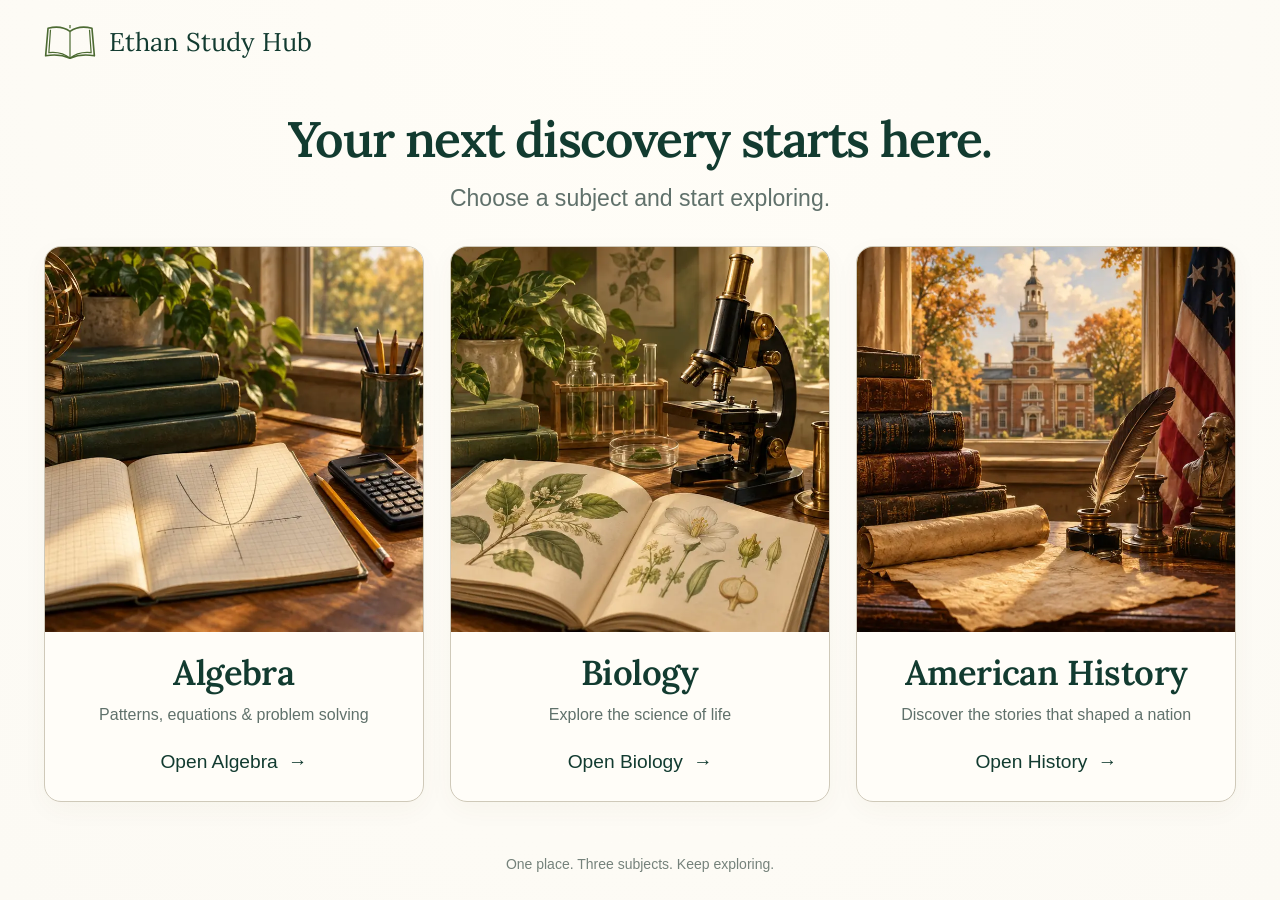
==== commit 4314d79b: "Add approved three-subject Study Hub and return links across all study guides" ====
--- a/index.html
+++ b/index.html
@@ -3,43 +3,39 @@
 <head>
   <meta charset="utf-8">
   <meta name="viewport" content="width=device-width,initial-scale=1">
-  <meta name="description" content="Ethan Study Hub — an interactive walk through the American founding, with AP U.S. Government underneath.">
+  <meta name="theme-color" content="#fcfaf4">
+  <meta name="description" content="Ethan’s study guides, together in one place. Explore Algebra, Biology, and American History.">
+  <title>Ethan Study Hub · Choose your subject</title>
   <link rel="icon" href="assets/favicon.svg" type="image/svg+xml">
-  <title>Ethan Study Hub · AP U.S. Government</title>
-
-  <!-- Order matters: tokens define the variables everything else consumes. -->
-  <link rel="stylesheet" href="styles/tokens.css?v=2">
-  <link rel="stylesheet" href="styles/base.css?v=2">
-  <link rel="stylesheet" href="layout/layout.css?v=2">
-
-  <!-- Shared components. Each owns a .c-NAME class namespace. -->
-  <link rel="stylesheet" href="components/timeline.css?v=2">
-
-  <!-- Page stylesheets. Each is scoped to its own .page--NAME root. -->
-  <link rel="stylesheet" href="pages/home.css?v=2">
-  <link rel="stylesheet" href="pages/course-map.css?v=2">
-  <link rel="stylesheet" href="pages/study.css?v=2">
-  <link rel="stylesheet" href="pages/chapter.css?v=2">
-  <link rel="stylesheet" href="pages/practice.css?v=2">
+  <link rel="stylesheet" href="hub/styles.css?v=1">
+  <link rel="preload" href="hub/assets/subjects.webp" as="image">
+  <script src="hub/legacy-links.js"></script>
 </head>
 <body>
-  <a class="visually-hidden" href="#app-main">Skip to content</a>
-
-  <header id="app-header"></header>
-  <main id="app-main"></main>
-  <footer id="app-footer"></footer>
-
-  <!-- Classic script: runs before deferred modules, so the global is ready. -->
-  <script src="content/contentData.js?v=2"></script>
-
-  <!-- No ?v= on module specifiers: router.js imports './layout.js' bare, and a
-       differing query string would load a second, separate module instance. -->
-  <script type="module">
-    import { renderLayout } from './layout/layout.js';
-    import { startRouter } from './layout/router.js';
-
-    renderLayout();   // once, and only once
-    startRouter();
-  </script>
+  <a class="skip" href="#main">Skip to subjects</a>
+  <div class="hub">
+    <header class="brand">
+      <svg viewBox="0 0 64 46" fill="none" aria-hidden="true"><path d="M32 10C24 4 13 4 5 6L2 40c11-2 21-1 30 3 9-4 19-5 30-3L59 6c-8-2-19-2-27 4Z" stroke="currentColor" stroke-width="2" stroke-linejoin="round"/><path d="M32 10v33M8 8 6 36c10-1 18 0 26 7M56 8l2 28c-10-1-18 0-26 7M32 2v4" stroke="currentColor" stroke-width="1.5"/></svg>
+      <span>Ethan Study Hub</span>
+    </header>
+    <main id="main">
+      <div class="intro"><h1>Your next discovery starts here.</h1><p>Choose a subject and start exploring.</p></div>
+      <nav class="subjects" aria-label="Choose a study guide">
+        <a class="subject algebra" href="math-quest/" aria-labelledby="algebra-title algebra-open">
+          <span class="subject-art" aria-hidden="true"></span>
+          <div class="subject-copy"><h2 id="algebra-title">Algebra</h2><p>Patterns, equations &amp; problem solving</p><span class="open" id="algebra-open">Open Algebra <span aria-hidden="true">→</span></span></div>
+        </a>
+        <a class="subject biology" href="biology/" aria-labelledby="biology-title biology-open">
+          <span class="subject-art" aria-hidden="true"></span>
+          <div class="subject-copy"><h2 id="biology-title">Biology</h2><p>Explore the science of life</p><span class="open" id="biology-open">Open Biology <span aria-hidden="true">→</span></span></div>
+        </a>
+        <a class="subject history" href="american-history.html#/" aria-labelledby="history-title history-open">
+          <span class="subject-art" aria-hidden="true"></span>
+          <div class="subject-copy"><h2 id="history-title">American History</h2><p>Discover the stories that shaped a nation</p><span class="open" id="history-open">Open History <span aria-hidden="true">→</span></span></div>
+        </a>
+      </nav>
+    </main>
+    <footer>One place. Three subjects. Keep exploring.</footer>
+  </div>
 </body>
 </html>
--- a/hub/styles.css
+++ b/hub/styles.css
@@ -0,0 +1,13 @@
+@font-face{font-family:Lora;src:url('../math-quest/assets/lora-latin-400-normal.woff2') format('woff2');font-weight:400;font-display:swap}
+@font-face{font-family:Lora;src:url('../math-quest/assets/lora-latin-600-normal.woff2') format('woff2');font-weight:600;font-display:swap}
+:root{color-scheme:light;--ink:#123b30;--muted:#60716b;--paper:#fcfaf4}
+*{box-sizing:border-box}body{margin:0;background:radial-gradient(ellipse at top,#fffdf7,var(--paper));color:var(--ink);font:16px/1.5 'Segoe UI',Arial,sans-serif}a{color:inherit}.hub{max-width:1600px;min-height:100svh;margin:auto;padding:0 clamp(22px,3.4vw,56px);display:flex;flex-direction:column}
+.brand{display:flex;align-items:center;gap:13px;font:400 clamp(20px,2vw,28px)/1.2 Lora,Georgia,serif;padding:23px 0}.brand svg{width:52px;height:38px;color:#4d6b33;flex:none}
+main{flex:1;display:flex;flex-direction:column;justify-content:center;padding:0 0 12px}.intro{text-align:center;margin:10px 0 30px}h1{font:600 clamp(32px,3.9vw,60px)/1.16 Lora,Georgia,serif;letter-spacing:-1.6px;margin:0 0 12px}.intro p{color:var(--muted);font-size:clamp(17px,1.8vw,25px);margin:0}
+.subjects{display:grid;grid-template-columns:repeat(3,minmax(0,1fr));gap:clamp(18px,2vw,30px)}.subject{display:flex;flex-direction:column;overflow:hidden;border:1px solid #cfc9b9;border-radius:17px;background:#fffdf8;text-decoration:none;box-shadow:0 8px 26px #5e46240a;transition:transform .18s ease,box-shadow .18s ease}.subject:hover{transform:translateY(-4px);box-shadow:0 12px 30px #5e46241c}.subject:focus-visible{outline:3px solid #8b672c;outline-offset:5px}
+.subject-art{display:block;height:clamp(185px,calc(100svh - 515px),470px);background-image:url('assets/subjects.webp');background-repeat:no-repeat;background-size:300% 100%;background-position:0 center;background-color:#e9dfc9}.biology .subject-art{background-position:50% center}.history .subject-art{background-position:100% center}
+.subject-copy{padding:20px 16px 24px;text-align:center;flex:1;display:flex;flex-direction:column;align-items:center}.subject h2{font:600 clamp(26px,2.7vw,40px)/1.2 Lora,Georgia,serif;letter-spacing:-.6px;margin:0 0 10px}.subject p{color:var(--muted);margin:0 0 21px;font-size:clamp(14px,1.25vw,18px)}.open{font-size:clamp(17px,1.5vw,21px);margin-top:auto}.open span{display:inline-block;margin-left:5px;transition:transform .18s}.subject:hover .open span{transform:translateX(4px)}
+footer{text-align:center;padding:23px 0 25px;color:#75827b;font-size:14px}.skip{position:absolute;top:-80px;padding:12px;background:white;z-index:5}.skip:focus{top:8px}
+@media(min-width:761px) and (max-height:780px){.brand{padding:16px 0}.intro{margin:6px 0 22px}h1{font-size:clamp(32px,3.5vw,48px)}.subject-copy{padding:16px 12px 18px}.subject p{margin-bottom:15px}.subject h2{font-size:clamp(25px,2.6vw,36px)}footer{padding:18px 0}.subject-art{height:clamp(150px,calc(100svh - 445px),410px)}}
+@media(max-width:760px){.hub{max-width:540px;padding:0 20px}.brand{padding:22px 0}.brand svg{width:42px}.intro{margin:14px 0 25px}h1{font-size:35px;letter-spacing:-1px}.intro p{font-size:17px}.subjects{grid-template-columns:1fr;gap:22px}.subject-art{height:auto;aspect-ratio:1.35}.subject-copy{padding:19px}.subject h2{font-size:30px}.subject p{font-size:16px;margin-bottom:17px}.open{font-size:18px}footer{padding:27px 0}main{padding:0}}
+@media(prefers-reduced-motion:reduce){*{transition:none!important}}
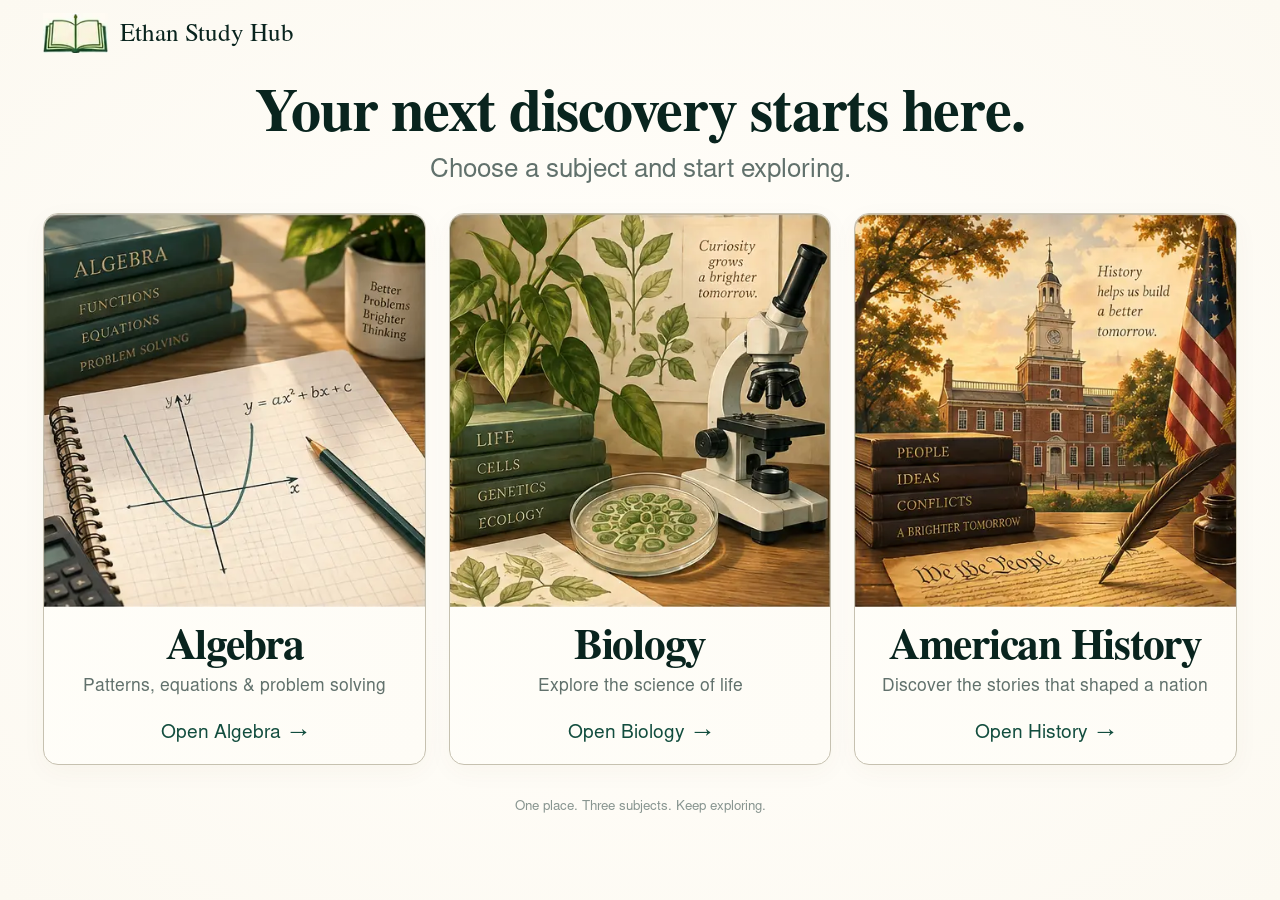
==== commit aa82be71: "Match Study Hub to approved reference with original artwork and precise responsive layout" ====
--- a/index.html
+++ b/index.html
@@ -7,8 +7,8 @@
   <meta name="description" content="Ethan’s study guides, together in one place. Explore Algebra, Biology, and American History.">
   <title>Ethan Study Hub · Choose your subject</title>
   <link rel="icon" href="assets/favicon.svg" type="image/svg+xml">
-  <link rel="stylesheet" href="hub/styles.css?v=1">
-  <link rel="preload" href="hub/assets/subjects.webp" as="image">
+  <link rel="stylesheet" href="hub/styles.css?v=2">
+  <link rel="preload" href="hub/assets/approved-reference.webp" as="image">
   <script src="hub/legacy-links.js"></script>
 </head>
 <body>
--- a/hub/styles.css
+++ b/hub/styles.css
@@ -1,13 +1,33 @@
-@font-face{font-family:Lora;src:url('../math-quest/assets/lora-latin-400-normal.woff2') format('woff2');font-weight:400;font-display:swap}
-@font-face{font-family:Lora;src:url('../math-quest/assets/lora-latin-600-normal.woff2') format('woff2');font-weight:600;font-display:swap}
-:root{color-scheme:light;--ink:#123b30;--muted:#60716b;--paper:#fcfaf4}
-*{box-sizing:border-box}body{margin:0;background:radial-gradient(ellipse at top,#fffdf7,var(--paper));color:var(--ink);font:16px/1.5 'Segoe UI',Arial,sans-serif}a{color:inherit}.hub{max-width:1600px;min-height:100svh;margin:auto;padding:0 clamp(22px,3.4vw,56px);display:flex;flex-direction:column}
-.brand{display:flex;align-items:center;gap:13px;font:400 clamp(20px,2vw,28px)/1.2 Lora,Georgia,serif;padding:23px 0}.brand svg{width:52px;height:38px;color:#4d6b33;flex:none}
-main{flex:1;display:flex;flex-direction:column;justify-content:center;padding:0 0 12px}.intro{text-align:center;margin:10px 0 30px}h1{font:600 clamp(32px,3.9vw,60px)/1.16 Lora,Georgia,serif;letter-spacing:-1.6px;margin:0 0 12px}.intro p{color:var(--muted);font-size:clamp(17px,1.8vw,25px);margin:0}
-.subjects{display:grid;grid-template-columns:repeat(3,minmax(0,1fr));gap:clamp(18px,2vw,30px)}.subject{display:flex;flex-direction:column;overflow:hidden;border:1px solid #cfc9b9;border-radius:17px;background:#fffdf8;text-decoration:none;box-shadow:0 8px 26px #5e46240a;transition:transform .18s ease,box-shadow .18s ease}.subject:hover{transform:translateY(-4px);box-shadow:0 12px 30px #5e46241c}.subject:focus-visible{outline:3px solid #8b672c;outline-offset:5px}
-.subject-art{display:block;height:clamp(185px,calc(100svh - 515px),470px);background-image:url('assets/subjects.webp');background-repeat:no-repeat;background-size:300% 100%;background-position:0 center;background-color:#e9dfc9}.biology .subject-art{background-position:50% center}.history .subject-art{background-position:100% center}
-.subject-copy{padding:20px 16px 24px;text-align:center;flex:1;display:flex;flex-direction:column;align-items:center}.subject h2{font:600 clamp(26px,2.7vw,40px)/1.2 Lora,Georgia,serif;letter-spacing:-.6px;margin:0 0 10px}.subject p{color:var(--muted);margin:0 0 21px;font-size:clamp(14px,1.25vw,18px)}.open{font-size:clamp(17px,1.5vw,21px);margin-top:auto}.open span{display:inline-block;margin-left:5px;transition:transform .18s}.subject:hover .open span{transform:translateX(4px)}
-footer{text-align:center;padding:23px 0 25px;color:#75827b;font-size:14px}.skip{position:absolute;top:-80px;padding:12px;background:white;z-index:5}.skip:focus{top:8px}
-@media(min-width:761px) and (max-height:780px){.brand{padding:16px 0}.intro{margin:6px 0 22px}h1{font-size:clamp(32px,3.5vw,48px)}.subject-copy{padding:16px 12px 18px}.subject p{margin-bottom:15px}.subject h2{font-size:clamp(25px,2.6vw,36px)}footer{padding:18px 0}.subject-art{height:clamp(150px,calc(100svh - 445px),410px)}}
-@media(max-width:760px){.hub{max-width:540px;padding:0 20px}.brand{padding:22px 0}.brand svg{width:42px}.intro{margin:14px 0 25px}h1{font-size:35px;letter-spacing:-1px}.intro p{font-size:17px}.subjects{grid-template-columns:1fr;gap:22px}.subject-art{height:auto;aspect-ratio:1.35}.subject-copy{padding:19px}.subject h2{font-size:30px}.subject p{font-size:16px;margin-bottom:17px}.open{font-size:18px}footer{padding:27px 0}main{padding:0}}
+@font-face{font-family:HubSerif;src:url('assets/NimbusRoman-Regular.woff') format('woff');font-weight:400;font-display:swap}
+@font-face{font-family:HubSerif;src:url('assets/NimbusRoman-Bold.woff') format('woff');font-weight:700;font-display:swap}
+@font-face{font-family:HubSans;src:url('assets/NimbusSans-Regular.woff') format('woff');font-weight:400;font-display:swap}
+:root{color-scheme:light;--ink:#09241e;--muted:#61716c;--paper:#fdfbf5}
+*{box-sizing:border-box}body{margin:0;background:radial-gradient(ellipse at center,#fffdf8 35%,#fcf9f1);color:var(--ink);font:16px/1.5 HubSans,Arial,sans-serif}a{color:inherit}
+/* A proportional desktop canvas follows the approved 1536 × 1024 reference.
+   The artwork is displayed directly from that reference using CSS crops. */
+.hub{width:min(100%,150svh);max-width:1800px;min-height:100svh;margin:auto;container-type:inline-size}
+.brand{height:5.208333cqw;margin:0 3.385417cqw;display:flex;align-items:center;gap:.911458cqw;font:400 1.953125cqw/1.2 HubSerif,Georgia,serif}
+.brand svg{display:none}.brand:before{content:'';display:block;width:5.078125cqw;height:3.125cqw;flex:none;background-image:url('assets/approved-reference.webp');background-size:1969.230769% 2133.333333%;background-position:3.635117% 1.639344%}
+main{margin:0 3.385417cqw}.intro{text-align:center;padding-top:1.171875cqw;margin-bottom:1.692708cqw}
+h1{font:700 4.166667cqw/1.16 HubSerif,Georgia,serif;letter-spacing:-.143229cqw;margin:0}.intro p{font-size:2.083333cqw;line-height:1.5;color:var(--muted);margin:.585938cqw 0 0}
+.subjects{display:grid;grid-template-columns:repeat(3,minmax(0,1fr));gap:1.757813cqw}
+.subject{display:flex;flex-direction:column;border:1px solid #c6c1b0;border-radius:1.171875cqw;overflow:hidden;background:linear-gradient(115deg,#fffef9,#fefcf6);text-decoration:none;box-shadow:0 .5cqw 2cqw #6e54200a;transition:box-shadow .15s}
+.subject:hover{box-shadow:0 .7cqw 2cqw #6e542022}.subject:focus-visible{outline:3px solid #8b672c;outline-offset:5px}
+.subject-art{display:block;aspect-ratio:458/473;flex:none;background-image:url('assets/approved-reference.webp');background-size:335.371179% 216.490486%;background-position:4.916512% 46.279492%;background-repeat:no-repeat}
+.biology .subject-art{background-position:50.092764% 46.279492%}.history .subject-art{background-position:95.176252% 46.279492%}
+.subject-copy{padding:1.171875cqw .78125cqw 1.302083cqw;display:flex;flex-direction:column;align-items:center;flex:1;text-align:center}
+.subject h2{font:700 3.255208cqw/1.2 HubSerif,Georgia,serif;letter-spacing:-.097656cqw;margin:0 0 .260417cqw}
+.subject p{font-size:1.302083cqw;line-height:1.5;color:var(--muted);margin:0 0 1.432292cqw;white-space:nowrap}
+.open{font-size:1.5625cqw;line-height:1.5;color:#124d3e;margin-top:auto}.open span{display:inline-block;margin-left:.260417cqw}
+footer{padding:2.604167cqw 0 2.604167cqw;text-align:center;color:#889590;font-size:1.041667cqw;line-height:1.5}.skip{position:absolute;top:-80px;padding:12px;background:white;z-index:5}.skip:focus{top:8px}
+@media(max-width:760px){.hub{width:100%;max-width:540px;padding:0 20px;container-type:normal}.brand{height:auto;margin:0;padding:22px 0;gap:12px;font-size:24px}.brand:before{width:57px;height:35px}main{margin:0}.intro{padding-top:10px;margin-bottom:25px}h1{font-size:36px;line-height:1.1;letter-spacing:-1px}.intro p{font-size:18px;line-height:1.5;margin:14px 0 0}.subjects{grid-template-columns:1fr;gap:24px}.subject{border-radius:17px}.subject-copy{padding:20px 12px 23px}.subject h2{font-size:36px;letter-spacing:-1px;margin-bottom:8px}.subject p{font-size:16px;margin-bottom:21px;white-space:normal}.open{font-size:21px}.open span{margin-left:5px}footer{padding:28px 0;font-size:14px}}
 @media(prefers-reduced-motion:reduce){*{transition:none!important}}
+@media(min-width:761px){
+ .brand>span{position:relative;top:.325521cqw}
+ h1{font-size:4.6875cqw;line-height:1.031111;letter-spacing:-.097656cqw;position:relative;top:.651042cqw}
+ .intro p{font-size:2.03125cqw;line-height:1.538462}
+ .subject h2{font-size:3.385417cqw;line-height:1.153846;position:relative;top:.390625cqw}
+ .subject p{font-size:1.367188cqw;line-height:1.428571}
+ .subject-copy{padding-bottom:1.171875cqw}
+ .open{font-size:1.497396cqw;line-height:1.565217}
+}
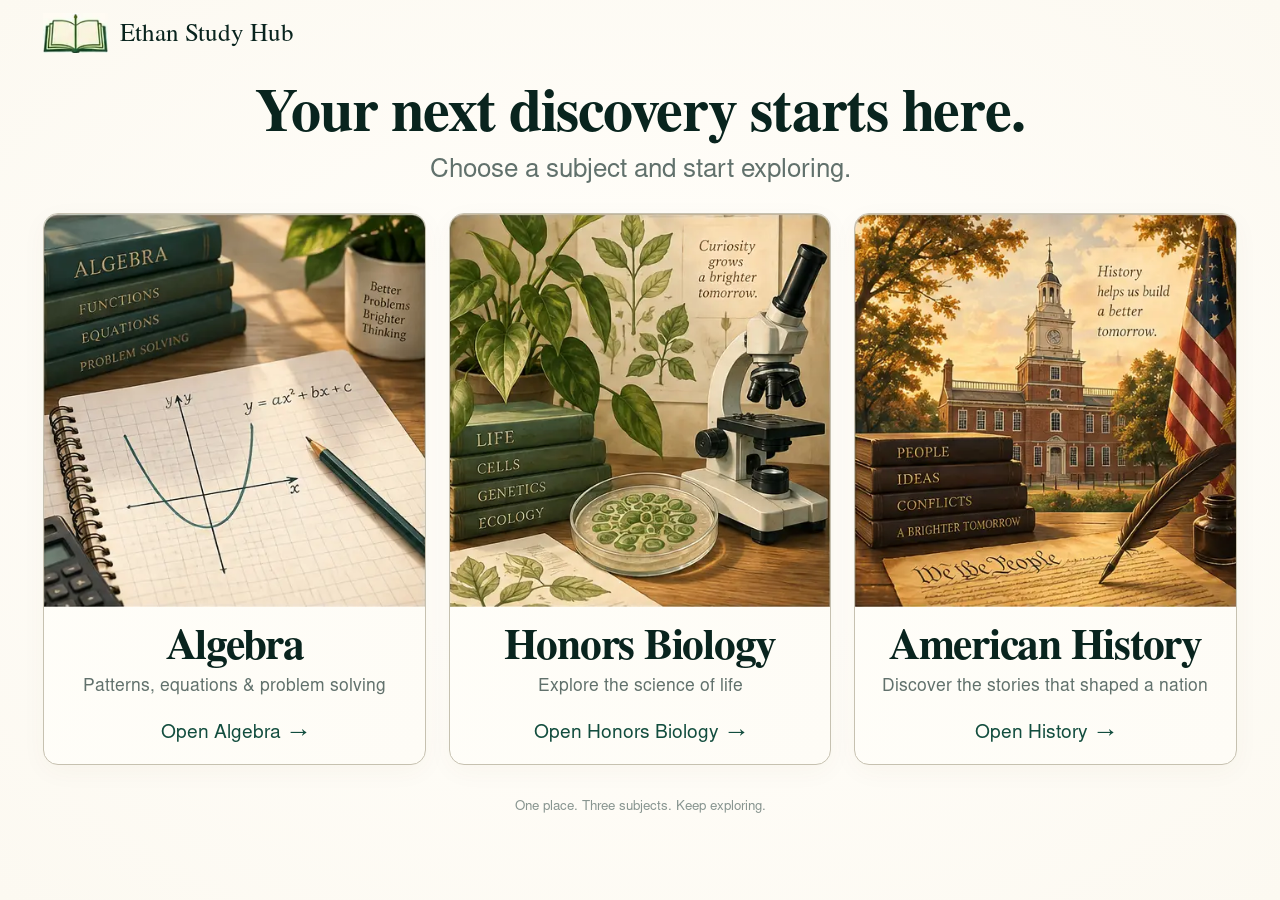
==== commit c49b9665: "Label Biology course as Honors Biology" ====
--- a/index.html
+++ b/index.html
@@ -4,10 +4,10 @@
   <meta charset="utf-8">
   <meta name="viewport" content="width=device-width,initial-scale=1">
   <meta name="theme-color" content="#fcfaf4">
-  <meta name="description" content="Ethan’s study guides, together in one place. Explore Algebra, Biology, and American History.">
+  <meta name="description" content="Ethan’s study guides, together in one place. Explore Algebra, Honors Biology, and American History.">
   <title>Ethan Study Hub · Choose your subject</title>
   <link rel="icon" href="assets/favicon.svg" type="image/svg+xml">
-  <link rel="stylesheet" href="hub/styles.css?v=2">
+  <link rel="stylesheet" href="hub/styles.css?v=4">
   <link rel="preload" href="hub/assets/approved-reference.webp" as="image">
   <script src="hub/legacy-links.js"></script>
 </head>
@@ -27,7 +27,7 @@
         </a>
         <a class="subject biology" href="biology/" aria-labelledby="biology-title biology-open">
           <span class="subject-art" aria-hidden="true"></span>
-          <div class="subject-copy"><h2 id="biology-title">Biology</h2><p>Explore the science of life</p><span class="open" id="biology-open">Open Biology <span aria-hidden="true">→</span></span></div>
+          <div class="subject-copy"><h2 id="biology-title">Honors Biology</h2><p>Explore the science of life</p><span class="open" id="biology-open">Open Honors Biology <span aria-hidden="true">→</span></span></div>
         </a>
         <a class="subject history" href="american-history.html#/" aria-labelledby="history-title history-open">
           <span class="subject-art" aria-hidden="true"></span>
